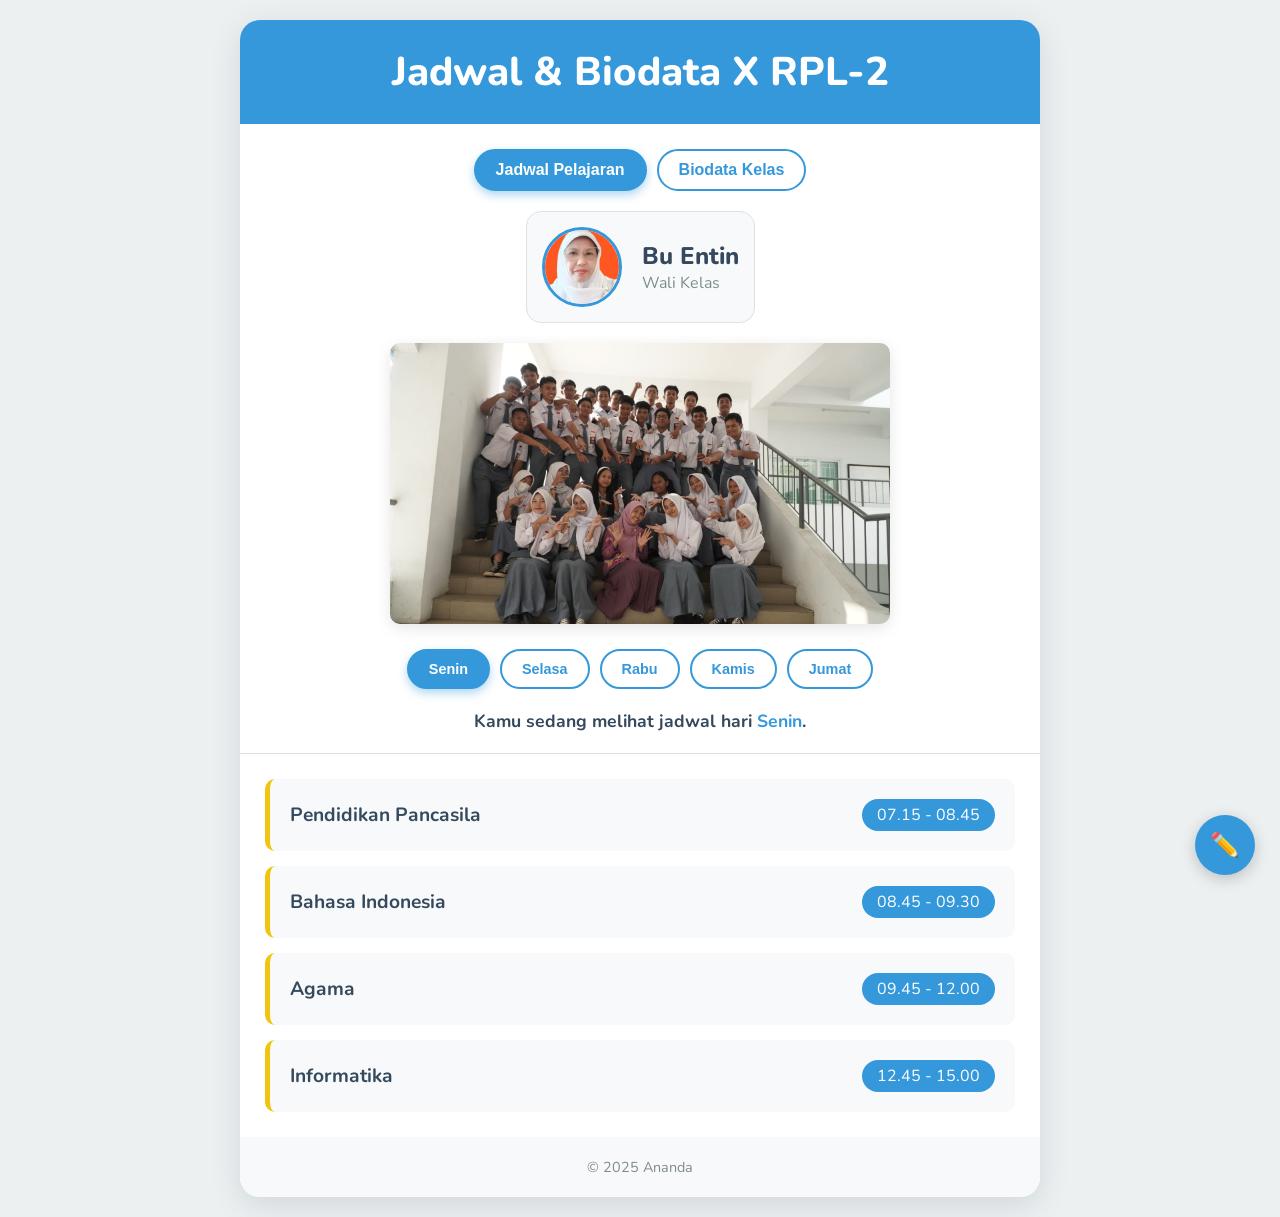
==== index.html @ 3c618c47 "Update index.html" ====
<!DOCTYPE html>
<html lang="id">
<head>
    <meta charset="UTF-8">
    <meta name="viewport" content="width=device-width, initial-scale=1.0">
    <title>Jadwal & Biodata Kelas X RPL-2</title>
    <style>
        @import url('https://fonts.googleapis.com/css2?family=Nunito:wght@400;600;700;800&display=swap');
        :root{--biru-cerah:#3498db;--kuning-cerah:#f1c40f;--merah-cerah:#e74c3c;--putih:#ffffff;--hitam:#2c3e50;--latar-belakang:#ecf0f1;--teks:#34495e;--teks-abu:#7f8c8d;--transisi-cepat:all .3s cubic-bezier(.25,.8,.25,1)}
        *{margin:0;padding:0;box-sizing:border-box}
        body{font-family:'Nunito',sans-serif;background-color:var(--latar-belakang);color:var(--teks)}
        .container-wrapper{display:flex;justify-content:center;align-items:flex-start;min-height:100vh;padding:20px}
        .schedule-container{width:100%;max-width:800px;background-color:var(--putih);border-radius:20px;box-shadow:0 8px 30px rgba(52,73,94,.15);overflow:hidden}
        header{background-color:var(--biru-cerah);padding:25px;text-align:center}
        header h1{font-size:2.5rem;color:var(--putih);font-weight:800}
        .controls{padding:20px;border-bottom:1px solid #e0e0e0}
        .view-filter{display:flex;justify-content:center;flex-wrap:wrap;margin-bottom:15px}
        .view-btn{background-color:var(--putih);border:2px solid var(--biru-cerah);color:var(--biru-cerah);padding:10px 20px;margin:5px;border-radius:50px;cursor:pointer;font-size:1rem;font-weight:700;transition:var(--transisi-cepat)}
        .view-btn:hover{background-color:var(--kuning-cerah);color:var(--teks);border-color:var(--kuning-cerah)}
        .view-btn.active{background-color:var(--biru-cerah);color:var(--putih);box-shadow:0 4px 10px rgba(52,152,219,.4)}
        #jadwal-controls{display:block}
        .class-info-container{display:flex;flex-direction:column;align-items:center;gap:20px;margin-bottom:20px;opacity:0;animation:slideDownFadeIn .8s ease-out .3s forwards}
        .wali-kelas-card{display:flex;align-items:center;gap:20px;background-color:#f8f9fa;padding:15px;border-radius:15px;border:1px solid #e0e0e0}
        .wali-kelas-card img{width:80px;height:80px;border-radius:50%;border:3px solid var(--biru-cerah);object-fit:cover}
        .wali-kelas-details .wali-kelas-name{font-size:1.5rem;font-weight:800;color:var(--teks)}
        .wali-kelas-details .wali-kelas-title{font-size:1rem;color:var(--teks-abu)}
        .class-photo{width:100%;max-width:500px;border-radius:10px;box-shadow:0 4px 15px rgba(0,0,0,.1)}
        .day-filter{display:flex;justify-content:center;flex-wrap:wrap}
        .day-btn{background-color:var(--putih);border:2px solid var(--biru-cerah);color:var(--biru-cerah);padding:10px 20px;margin:5px;border-radius:50px;cursor:pointer;font-size:.9rem;font-weight:700;transition:var(--transisi-cepat)}
        .day-btn:hover{background-color:var(--kuning-cerah);color:var(--teks);border-color:var(--kuning-cerah);transform:translateY(-3px)}
        .day-btn.active{background-color:var(--biru-cerah);color:var(--putih);box-shadow:0 4px 10px rgba(52,152,219,.4)}
        .info-display{text-align:center;padding-top:15px;font-size:1.1rem;color:var(--teks);font-weight:700}
        .info-display strong{color:var(--biru-cerah)}
        .page-content{display:none;animation:slideUp .5s ease-out}
        .page-content.active{display:block}
        .schedule-day{padding:25px;display:none;grid-template-columns:1fr;gap:15px}
        .schedule-day.active{display:grid}
        .subject-card{background-color:#f8f9fa;padding:20px;border-radius:10px;border-left:5px solid var(--kuning-cerah);will-change:transform;display:grid;grid-template-rows:auto 0fr;transition:grid-template-rows .4s ease-out}
        .subject-card.active{grid-template-rows:auto 1fr}
        .subject-details{cursor:pointer;display:flex;justify-content:space-between;align-items:center;flex-wrap:wrap;gap:10px}
        .subject-details .subject-name{font-size:1.2rem;font-weight:700}
        .subject-details .subject-time{font-size:1rem;background-color:var(--biru-cerah);padding:5px 15px;border-radius:20px;color:var(--putih);flex-shrink:0}
        .card-extra-content{overflow:hidden;opacity:0;transition:opacity .3s ease-out .1s}
        .subject-card.active .card-extra-content{opacity:1;padding-top:15px}
        .teacher-info{display:flex;align-items:center;gap:15px;padding-bottom:15px;border-bottom:1px solid #e0e0e0}
        .teacher-info img{width:50px;height:50px;border-radius:50%;object-fit:cover}
        .teacher-info .teacher-name{font-size:1.1rem;font-weight:700}
        .subject-task-area{margin-top:15px;background-color:#fdfdfd;border-radius:8px;padding:15px}
        .subject-task-area h3{margin-bottom:15px;font-size:1.2rem;text-align:center}
        .task-list-inner{list-style:none;padding:0}
        .task-item-inner{background-color:#fff;padding:12px;border-radius:8px;margin-bottom:10px;border:1px solid #eee;overflow:hidden}
        .task-header{display:flex;justify-content:space-between;align-items:center;cursor:pointer}
        .task-title{font-weight:600;color:var(--biru-cerah);flex-grow:1}
        .task-duedate{font-size:.8rem;font-weight:600;color:var(--teks-abu);margin-top:4px}
        .task-description{max-height:0;overflow:hidden;opacity:0;transition:all .4s ease-in-out;font-size:.9rem;color:var(--teks-abu);padding-left:5px;border-left:3px solid var(--latar-belakang);margin-left:2px}
        .task-item-inner.expanded .task-description{max-height:100px;opacity:1;margin-top:8px;padding-top:8px;border-top:1px dashed #eee}
        #biodata{padding:25px}
        #biodata h2{text-align:center;font-size:2rem;color:var(--biru-cerah);margin-bottom:20px}
        .vision-mission{background-color:#f8f9fa;border-left:5px solid var(--biru-cerah);padding:20px;border-radius:10px;margin-bottom:30px}
        .vision-mission h3{font-size:1.5rem;margin-bottom:10px}
        .vision-mission p{font-size:1rem;line-height:1.6;color:var(--teks-abu)}
        .student-list{list-style:none;padding:0}
        .student-item{background-color:#f8f9fa;border-radius:10px;margin-bottom:10px;display:grid;grid-template-rows:auto 0fr;transition:grid-template-rows .4s ease-out}
        .student-item.active{grid-template-rows:auto 1fr}
        .student-header{display:flex;justify-content:space-between;align-items:center;padding:15px 20px;cursor:pointer;font-weight:600}
        .student-gender{font-size:.9rem;font-weight:700;padding:4px 8px;border-radius:5px;color:var(--putih)}
        .gender-l{background-color:var(--biru-cerah)}
        .gender-p{background-color:var(--merah-cerah)}
        .student-details-content{overflow:hidden;opacity:0;transition:opacity .3s ease-out .1s,padding .4s ease-out;padding:0 20px}
        .student-item.active .student-details-content{opacity:1;padding:15px 20px;border-top:1px solid #eee}
        .student-info{display:grid;grid-template-columns:100px 1fr;gap:20px;align-items:center;margin-bottom:15px}
        .student-info img{width:100px;height:100px;border-radius:50%;object-fit:cover}
        .student-contact p{margin:5px 0;font-size:.9rem}
        .student-contact strong{color:var(--teks)}
        .privacy-disclaimer{font-size:.8rem;color:var(--teks-abu);font-style:italic;margin-bottom:15px;text-align:center;background-color:var(--latar-belakang);padding:8px;border-radius:5px}
        .student-map iframe{width:100%;height:250px;border:0;border-radius:8px}
        #global-add-task-btn{position:fixed;bottom:25px;right:25px;width:60px;height:60px;background-color:var(--biru-cerah);color:var(--putih);border:3px solid transparent;border-radius:50%;font-size:1.5rem;display:flex;justify-content:center;align-items:center;cursor:pointer;box-shadow:0 4px 15px rgba(0,0,0,.2);z-index:1000;animation:rgb-glow 4s linear infinite}
        @keyframes rgb-glow{0%{border-color:var(--merah-cerah)}17%{border-color:var(--kuning-cerah)}34%{border-color:var(--putih)}51%{border-color:var(--biru-cerah)}68%{border-color:var(--hitam)}85%{border-color:var(--kuning-cerah)}100%{border-color:var(--merah-cerah)}}
        .modal{display:none;position:fixed;z-index:2000;left:0;top:0;width:100%;height:100%;overflow:auto;background-color:rgba(0,0,0,.5);animation:fadeIn .3s}
        .modal-content{background-color:#fefefe;margin:10% auto;padding:20px;border:1px solid #888;border-radius:10px;width:90%;max-width:500px;position:relative}
        .close-btn{color:#aaa;position:absolute;top:10px;right:20px;font-size:28px;font-weight:700;cursor:pointer}
        .modal-content h2{margin-bottom:20px;text-align:center}
        .modal-task-list-container{margin-top:25px;border-top:1px solid #eee;padding-top:15px}
        .modal-task-list-container h3{font-size:1.1rem;margin-bottom:10px;text-align:center;color:var(--teks-abu)}
        #modal-task-list{list-style:none;padding:0;max-height:200px;overflow-y:auto}
        .modal-task-item{background-color:#f9f9f9;padding:10px;border-radius:6px;margin-bottom:8px;border:1px solid #f0f0f0;display:flex;justify-content:space-between;align-items:center;gap:10px}
        .modal-task-item span{font-size:.9rem;flex-grow:1}
        .modal-delete-btn{background-color:var(--merah-cerah);color:var(--putih);border:none;padding:6px 10px;border-radius:5px;cursor:pointer;font-size:.8rem;font-weight:700;transition:background-color .2s}
        .modal-delete-btn:hover{background-color:#c0392b}
        .add-task-form{display:flex;flex-direction:column;gap:8px}
        .add-task-form input,.add-task-form select,.add-task-form textarea{width:100%;padding:10px 12px;border-radius:6px;border:1px solid #ccc;font-size:.9rem;font-family:'Nunito',sans-serif;transition:all .2s}
        .add-task-form textarea{min-height:50px;resize:vertical}
        .add-task-form input:focus,.add-task-form select:focus,.add-task-form textarea:focus{outline:none;border-color:var(--biru-cerah);box-shadow:0 0 0 3px rgba(52,152,219,.2)}
        .add-task-btn{background-color:var(--biru-cerah);color:var(--putih);border:none;padding:10px 15px;border-radius:6px;font-weight:700;font-size:1rem;cursor:pointer;transition:background-color .2s}
        .add-task-btn:hover{background-color:#2980b9}
        footer{text-align:center;padding:20px;font-size:.9rem;color:var(--teks-abu);background-color:#f8f9fa}
        @keyframes slideUp{from{opacity:0;transform:translateY(20px)}to{opacity:1;transform:translateY(0)}}
        @keyframes slideDownFadeIn{from{opacity:0;transform:translateY(-30px)}to{opacity:1;transform:translateY(0)}}
        @keyframes fadeIn{from{opacity:0}to{opacity:1}}
    </style>
</head>
<body>
    <div class="container-wrapper">
        <div class="schedule-container">
            <header><h1>Jadwal & Biodata X RPL-2</h1></header>
            <div class="controls">
                <div class="view-filter">
                    <button class="view-btn active" data-view="jadwal">Jadwal Pelajaran</button>
                    <button class="view-btn" data-view="biodata">Biodata Kelas</button>
                </div>
                <div id="jadwal-controls">
                    <div class="class-info-container">
                        <div class="wali-kelas-card">
                            <img src="ibu entin.jpg" alt="Foto Wali Kelas Bu Entin">
                            <div class="wali-kelas-details">
                                <div class="wali-kelas-name">Bu Entin</div>
                                <div class="wali-kelas-title">Wali Kelas</div>
                            </div>
                        </div>
                        <img class="class-photo" src="sekelas.jpg" alt="Foto Kelas X RPL-2">
                    </div>
                    <div class="day-filter">
                        <button class="day-btn" data-day="senin">Senin</button>
                        <button class="day-btn" data-day="selasa">Selasa</button>
                        <button class="day-btn" data-day="rabu">Rabu</button>
                        <button class="day-btn" data-day="kamis">Kamis</button>
                        <button class="day-btn" data-day="jumat">Jumat</button>
                    </div>
                    <div class="info-display"></div>
                </div>
            </div>

            <main id="jadwal" class="page-content active">
                <div id="senin" class="schedule-day"></div>
                <div id="selasa" class="schedule-day"></div>
                <div id="rabu" class="schedule-day"></div>
                <div id="kamis" class="schedule-day"></div>
                <div id="jumat" class="schedule-day"></div>
            </main>

            <div id="biodata" class="page-content">
                <h2>Biodata Kelas X RPL-2</h2>
                <div class="vision-mission">
                    <h3>Visi</h3>
                    <p>Menjadi kelas yang unggul dalam prestasi, solid dalam kebersamaan, dan kreatif dalam berkarya, berlandaskan iman dan takwa.</p>
                    <br>
                    <h3>Misi</h3>
                    <p>1. Meningkatkan prestasi akademik dan non-akademik melalui belajar bersama.<br>
                       2. Membangun rasa kekeluargaan dan solidaritas yang tinggi antar siswa.<br>
                       3. Mengembangkan kreativitas siswa di bidang teknologi dan seni.</p>
                </div>
                <h3>Daftar Siswa</h3>
                <ol class="student-list"></ol>
            </div>
            
            <footer> © 2025 Ananda </footer>
        </div>
    </div>
    
    <button id="global-add-task-btn" title="Tambah/Hapus Tugas">✏️</button>
    <div id="task-modal" class="modal">
        <div class="modal-content">
            <span class="close-btn">×</span>
            <h2>Tambah/Hapus Tugas</h2>
            <form id="global-task-form" class="add-task-form">
                <input type="text" id="modal-task-title" placeholder="Judul Tugas..." required>
                <textarea id="modal-task-desc" placeholder="Deskripsi lengkap tugas..."></textarea>
                <select id="modal-task-day" required><option value="" disabled selected>Pilih Hari...</option><option value="senin">Senin</option><option value="selasa">Selasa</option><option value="rabu">Rabu</option><option value="kamis">Kamis</option><option value="jumat">Jumat</option></select>
                <select id="modal-task-subject" required><option value="" disabled selected>Pilih Mata Pelajaran...</option></select>
                <input type="date" id="modal-task-duedate" required>
                <button type="submit" class="add-task-btn">Simpan Tugas Baru</button>
            </form>
            <div class="modal-task-list-container">
                <h3>Hapus Tugas yang Sudah Selesai</h3>
                <ul id="modal-task-list"></ul>
            </div>
        </div>
    </div>

    <script>
    document.addEventListener('DOMContentLoaded', () => {
        
        const studentData = [
            { name: "ALVARO DANIEST FERSON SITANGGANG", gender: "L", phone: "0812-XXXX-1001", address: "Jl. Cendrawasih No. 1", dob: "10 Januari 2008", hobby: "Bermain Futsal", ambition: "Software Engineer", motto: "Lakukan yang terbaik!", photo: "https://placehold.co/150x150/3498db/ffffff?text=AD", mapUrl: "https://maps.google.com/maps?q=Jalan%20Cendrawasih%201%20Jakarta&t=&z=13&ie=UTF8&iwloc=&output=embed" },
            { name: "ANANDA RACHMATU OKTASURYA", gender: "L", phone: "0812-XXXX-1002", address: "Jl. Merpati No. 2", dob: "15 Februari 2008", hobby: "Membaca Komik", ambition: "Web Developer", motto: "Terus belajar.", photo: "https://placehold.co/150x150/e74c3c/ffffff?text=AR", mapUrl: "https://maps.google.com/maps?q=Jalan%20Merpati%202%20Jakarta&t=&z=13&ie=UTF8&iwloc=&output=embed" },
            { name: "ANISA NABIL ALWAN", gender: "P", phone: "085810778328", address: "Jl.Hias No 42 Rt 01 Rw 01 kecamatan makasar pinang ranti", dob: "22 Oktober 2009", hobby: "Berolahraga", ambition: "UI/UX Designer", motto: "Design is not just what it looks like, but how it works.", photo: "nisa.jpg", mapUrl: "https://maps.google.com/maps?q=Jalan%20Garuda%204%20Jakarta&t=&z=13&ie=UTF8&iwloc=&output=embed" },
            { name: "BILLY AZKA BADRIKA", gender: "L", phone: "0812-XXXX-1005", address: "Jl. Rajawali No. 5", dob: "10 Mei 2008", hobby: "Menggambar", ambition: "Illustrator", motto: "Kreativitas tanpa batas.", photo: "https://placehold.co/150x150/f1c40f/34495e?text=BA", mapUrl: "https://maps.google.com/maps?q=Jalan%20Rajawali%205%20Jakarta&t=&z=13&ie=UTF8&iwloc=&output=embed" },
            { name: "BRYAN JONATHAN SAMOSIR", gender: "L", phone: "0813-XXXX-1006", address: "Jl. Kenari No. 6", dob: "1 Juni 2008", hobby: "Menyanyi", ambition: "Penyanyi", motto: "Suara adalah anugerah.", photo: "https://placehold.co/150x150/1abc9c/ffffff?text=BJ", mapUrl: "https://maps.google.com/maps?q=Jalan%20Kenari%206%20Jakarta&t=&z=13&ie=UTF8&iwloc=&output=embed" },
            { name: "DANIEL DAVIANO MARI DOLLU", gender: "L", phone: "0812-XXXX-1007", address: "Jl. Nuri No. 7", dob: "7 Juli 2008", hobby: "Basket", ambition: "Atlet", motto: "Kerja keras mengalahkan bakat.", photo: "https://placehold.co/150x150/e67e22/ffffff?text=DD", mapUrl: "https://maps.google.com/maps?q=Jalan%20Nuri%207%20Jakarta&t=&z=13&ie=UTF8&iwloc=&output=embed" },
            { name: "DAVINO REUVEN SETIAWAN", gender: "L", phone: "0812-XXXX-1008", address: "Jl. Pipit No. 8", dob: "18 Agustus 2008", hobby: "Fotografi", ambition: "Fotografer", motto: "Abadikan momen.", photo: "https://placehold.co/150x150/34495e/ffffff?text=DR", mapUrl: "https://maps.google.com/maps?q=Jalan%20Pipit%208%20Jakarta&t=&z=13&ie=UTF8&iwloc=&output=embed" },
            { name: "EGLANTIN LEGI PANGESTU", gender: "L", phone: "0813-XXXX-1009", address: "Jl. Pelikan No. 9", dob: "25 September 2008", hobby: "Melukis", ambition: "Seniman", motto: "Hidup penuh warna.", photo: "https://placehold.co/150x150/c0392b/ffffff?text=EL", mapUrl: "https://maps.google.com/maps?q=Jalan%20Pelikan%209%20Jakarta&t=&z=13&ie=UTF8&iwloc=&output=embed" },
            { name: "FAIZ AZZAM ZAKARIA", gender: "L", phone: "0812-XXXX-1010", address: "Jl. Cendana No. 10", dob: "30 Oktober 2008", hobby: "Coding", ambition: "AI Specialist", motto: "Logic is beautiful.", photo: "https://placehold.co/150x150/8e44ad/ffffff?text=FA", mapUrl: "https://maps.google.com/maps?q=Jalan%20Cendana%2010%20Jakarta&t=&z=13&ie=UTF8&iwloc=&output=embed" },
            { name: "FARRAS ABIL", gender: "L", phone: "0812-XXXX-1011", address: "Jl. Mahoni No. 11", dob: "11 November 2008", hobby: "Badminton", ambition: "Pengusaha", motto: "Muda berkarya.", photo: "https://placehold.co/150x150/27ae60/ffffff?text=FN", mapUrl: "https://maps.google.com/maps?q=Jalan%20Mahoni%2011%20Jakarta&t=&z=13&ie=UTF8&iwloc=&output=embed" },
            { name: "FIKRI HAIKAL", gender: "L", phone: "0812-XXXX-1012", address: "Jl. Jati No. 12", dob: "12 Desember 2008", hobby: "Sepak Bola", ambition: "Pemain Bola", motto: "Gocekan maut.", photo: "https://placehold.co/150x150/2980b9/ffffff?text=FH", mapUrl: "https://maps.google.com/maps?q=Jalan%20Jati%2012%20Jakarta&t=&z=13&ie=UTF8&iwloc=&output=embed" },
            { name: "FRENLY OBAMA", gender: "L", phone: "0812-XXXX-1013", address: "Jl. Akasia No. 13", dob: "13 Januari 2009", hobby: "Mendengarkan Musik", ambition: "Produser Musik", motto: "Musik adalah hidup.", photo: "https://placehold.co/150x150/d35400/ffffff?text=FO", mapUrl: "https://maps.google.com/maps?q=Jalan%20Akasia%2013%20Jakarta&t=&z=13&ie=UTF8&iwloc=&output=embed" },
            { name: "GENDIS SAFFANAH TRIDIYANTI", gender: "P", phone: "085810676119", address: "Jl. Letjend soetoyo rt 07 rw 11", dob: "30 Maaret 2010", hobby: "Memasak, Scroll tiktok", ambition: "Psikolog", motto: "Jika orang lain bisa maka saya juga pasti bisa.", photo: "gendis.jpg", mapUrl: "https://maps.google.com/maps?q=Jalan%20Anggrek%2014%20Jakarta&t=&z=13&ie=UTF8&iwloc=&output=embed" },
            { name: "IKHSAN JUNIO SANJAYA", gender: "L", phone: "0812-XXXX-1015", address: "Jl. Mawar No. 15", dob: "15 Maret 2009", hobby: "Berenang", ambition: "Arsitek", motto: "Membangun masa depan.", photo: "https://placehold.co/150x150/16a085/ffffff?text=IJ", mapUrl: "https://maps.google.com/maps?q=Jalan%20Mawar%2015%20Jakarta&t=&z=13&ie=UTF8&iwloc=&output=embed" },
            { name: "JIHAN ROSMA TANJUNG", gender: "P", phone: "0812-XXXX-1016", address: "Jl. Melati No. 16", dob: "16 April 2009", hobby: "Naik Gunung", ambition: "Ahli Geologi", motto: "Jelajahi dunia.", photo: "https://placehold.co/150x150/f39c12/ffffff?text=IR", mapUrl: "https://maps.google.com/maps?q=Jalan%20Melati%2016%20Jakarta&t=&z=13&ie=UTF8&iwloc=&output=embed" },
            { name: "KAREN AURELIA BALAPADANG", gender: "P", phone: "08813923241", address: "Pulogebang indah blok j3 No 14 RT 003 Rw 011 Kecamatan cakung Kota Jakarta timur", dob: "31 Maret 2009", hobby: "Menyanyi", ambition: "Dokter Forensik", motto: "Bukan karena kuatku, tapi karena kasih-nya.", photo: "https://placehold.co/150x150/c0392b/ffffff?text=KA", mapUrl: "https://maps.google.com/maps?q=Jalan%20Tulip%2017%20Jakarta&t=&z=13&ie=UTF8&iwloc=&output=embed" },
            { name: "LAKSAMANA KENZIE FAEΥΖΑ ANDABA", gender: "L", phone: "0882-1442-4127", address: "Jl. H. Juhaman No. 176", dob: "29 April 2010", hobby: "Sport, Photograpy", ambition: "Diplomat", motto: "Kenapa senja itu menyenangkan, kadang ia merah merekah bahagia, kadang ia hitam gelap berduka. Tapi, langit selalu menerima senja apa adanya.", photo: "kenzie.jpg", mapUrl: "https://maps.google.com/maps?q=Jalan%20Dahlia%2018%20Jakarta&t=&z=13&ie=UTF8&iwloc=&output=embed" },
            { name: "MARVEL ARDANA SAPUTRA DIKA", gender: "L", phone: "0812-XXXX-1019", address: "Jl. Kamboja No. 19", dob: "19 Juli 2009", hobby: "Merakit PC", ambition: "IT Consultant", motto: "Hardware is my passion.", photo: "https://placehold.co/150x150/2980b9/ffffff?text=MA", mapUrl: "https://maps.google.com/maps?q=Jalan%20Kamboja%2019%20Jakarta&t=&z=13&ie=UTF8&iwloc=&output=embed" },
            { name: "MOHAMMAD RAIS FURQON", gender: "L", phone: "0812-XXXX-1020", address: "Jl. Flamboyan No. 20", dob: "20 Agustus 2009", hobby: "Catur", ambition: "Programmer", motto: "Selalu berpikir 3 langkah ke depan.", photo: "https://placehold.co/150x150/2c3e50/ffffff?text=MR", mapUrl: "https://maps.google.com/maps?q=Jalan%20Flamboyan%2020%20Jakarta&t=&z=13&ie=UTF8&iwloc=&output=embed" },
            { name: "MOSES KEVIN SAMUEL SIREGAR", gender: "L", phone: "0812-XXXX-1021", address: "Jl. Bougenville No. 21", dob: "21 September 2009", hobby: "Main Gitar", ambition: "Musisi", motto: "Hidup itu rock and roll.", photo: "https://placehold.co/150x150/d35400/ffffff?text=MK", mapUrl: "https://maps.google.com/maps?q=Jalan%20Bougenville%2021%20Jakarta&t=&z=13&ie=UTF8&iwloc=&output=embed" },
            { name: "MUHAMAD HAFIDZ ALPARIZKI", gender: "L", phone: "0812-XXXX-1022", address: "Jl. Soka No. 22", dob: "22 Oktober 2009", hobby: "Data Science", ambition: "Data Scientist", motto: "Data is the new oil.", photo: "https://placehold.co/150x150/3498db/ffffff?text=MH", mapUrl: "https://maps.google.com/maps?q=Jalan%20Soka%2022%20Jakarta&t=&z=13&ie=UTF8&iwloc=&output=embed" },
            { name: "MUHAMMAD ZAQRI FARISKI", gender: "L", phone: "0812-XXXX-1023", address: "Jl. Asoka No. 23", dob: "23 November 2009", hobby: "Animasi", ambition: "Animator 3D", motto: "Menghidupkan imajinasi.", photo: "https://placehold.co/150x150/e74c3c/ffffff?text=MZ", mapUrl: "https://maps.google.com/maps?q=Jalan%20Asoka%2023%20Jakarta&t=&z=13&ie=UTF8&iwloc=&output=embed" },
            { name: "NAILA AURA SYIO", gender: "P", phone: "085695837559", address: "Gg. Kamad. No 6 Rt 004 Rw 003 Kel. Lubang Buaya, Kec. Cipayung", dob: "15 November 2009", hobby: "Mendengarkan Lagu", ambition: "PNS", motto: "feminim amidst adversity.", photo: "naila.jpg", mapUrl: "https://maps.google.com/maps?q=Jalan%20Kencana%2024%20Jakarta&t=&z=13&ie=UTF8&iwloc=&output=embed" },
            { name: "NAOMI SHIZU PUTRI BAFI", gender: "P", phone: "082124283483", address: "Jl. Waru rt 09 rw 03", dob: "21 Oktober 2009", hobby: "Masak, hiking, tracking, gambar", ambition: "Orang sukses", motto: "Berfikir poitif dan percayalah kamu pasti bisa melewati semuanya.", photo: "naomi.jpg", mapUrl: "https://maps.google.com/maps?q=Jalan%20Cempaka%2025%20Jakarta&t=&z=13&ie=UTF8&iwloc=&output=embed" },
            { name: "OKTA SUGI PERWIRA", gender: "L", phone: "0813-XXXX-1026", address: "Jl. Edelweis No. 26", dob: "26 Februari 2010", hobby: "Volley", ambition: "Dokter", motto: "Membantu sesama.", photo: "https://placehold.co/150x150/f1c40f/34495e?text=OS", mapUrl: "https://maps.google.com/maps?q=Jalan%20Edelweis%2026%20Jakarta&t=&z=13&ie=UTF8&iwloc=&output=embed" },
            { name: "QIARA ZHAFIRA PUTRI", gender: "P", phone: "085719861323", address: "Jl. Dukuh V, Rt 008/Rw 04 Kelurahan dukuh, kecamatan kramat jati, jakarta timur.", dob: "20 febuari 2010", hobby: "Mendengarkan Musik", ambition: "Ahli cyber security untuk melindungi data dan sistem", motto: "Aku percys, jadi kuat tak harus keras. Cukup jadi tenang, tangguh, dan tetap ceria.", photo: "qiara.jpg", mapUrl: "https://maps.google.com/maps?q=Jalan%20Wijaya%20Kusuma%2027%20Jakarta&t=&z=13&ie=UTF8&iwloc=&output=embed" },
            { name: "RAFAEL GERRAD RIZQULLAH", gender: "L", phone: "0856-0018-5203", address: "Jl. Kramat 3", dob: "04 Oktober 2009", hobby: "Nonton Film, Nyanyi", ambition: "Psikolog, Produser  Film, Jurnalis.", motto: "It always seems impossible until it's done - Nelson Mandela.", photo: "https://placehold.co/150x150/e67e22/ffffff?text=RG", mapUrl: "https://maps.google.com/maps?q=Jalan%20Pattimura%2028%20Jakarta&t=&z=13&ie=UTF8&iwloc=&output=embed" },
            { name: "RAIHAN DWI SAPUTRA", gender: "L", phone: "0812-XXXX-1029", address: "Jl. Diponegoro No. 29", dob: "29 Mei 2010", hobby: "Belajar Bahasa Baru", ambition: "Diplomat", motto: "Dunia dalam genggaman.", photo: "https://placehold.co/150x150/34495e/ffffff?text=RD", mapUrl: "https://maps.google.com/maps?q=Jalan%20Diponegoro%2029%20Jakarta&t=&z=13&ie=UTF8&iwloc=&output=embed" },
            { name: "RAYHANY MAULIDYA DZUHRİ", gender: "P", phone: "0813-XXXX-1030", address: "Jl. Sudirman No. 30", dob: "30 Juni 2010", hobby: "Traveling", ambition: "Pilot", motto: "Langit adalah rumahku.", photo: "https://placehold.co/150x150/c0392b/ffffff?text=RM", mapUrl: "https://maps.google.com/maps?q=Jalan%20Sudirman%2030%20Jakarta&t=&z=13&ie=UTF8&iwloc=&output=embed" },
            { name: "REYZA ARKA SURYATAMA", gender: "L", phone: "0812-XXXX-1031", address: "Jl. Thamrin No. 31", dob: "31 Juli 2010", hobby: "Fisika", ambition: "Ilmuwan", motto: "Mengungkap rahasia alam semesta.", photo: "https://placehold.co/150x150/8e44ad/ffffff?text=RA", mapUrl: "https://maps.google.com/maps?q=Jalan%20Thamrin%2031%20Jakarta&t=&z=13&ie=UTF8&iwloc=&output=embed" },
            { name: "RIZKY PUTRA PRASETYO", gender: "L", phone: "085781381224", address: "Komplek DEPPEN HBTB, Jln Lentera 1 No 1, sukatani, depok, jawa barat", dob: "9 Oktober 2009", hobby: "Workout", ambition: "Software Enginner", motto: "一天或第一天.", photo: "https://placehold.co/150x150/27ae60/ffffff?text=RP", mapUrl: "https://maps.google.com/maps?q=Jalan%20Gatot%20Subroto%2032%20Jakarta&t=&z=13&ie=UTF8&iwloc=&output=embed" },
            { name: "SAMUEL PRATAMA AVYUS DJUMARTO", gender: "L", phone: "0812-XXXX-1033", address: "Jl. S. Parman No. 33", dob: "2 September 2010", hobby: "Robotik", ambition: "Robotic Engineer", motto: "Masa depan adalah otomatisasi.", photo: "https://placehold.co/150x150/2980b9/ffffff?text=SP", mapUrl: "https://maps.google.com/maps?q=Jalan%20S.%20Parman%2033%20Jakarta&t=&z=13&ie=UTF8&iwloc=&output=embed" },
            { name: "SHIFA ARMELIA", gender: "P", phone: "088213204470", address: "Jl.Kelapa gading 1 Rt 04 Rw 01, Kramat jati, jakarta timur", dob: "25 Desember 2010", hobby: "Memasak", ambition: "Dokter", motto: "jangan takut gagal, itu adalah bagian dari kesuksesan.", photo: "https://placehold.co/150x150/d35400/ffffff?text=SA", mapUrl: "https://maps.google.com/maps?q=Jalan%20A.%20Yani%2034%20Jakarta&t=&z=13&ie=UTF8&iwloc=&output=embed" },
            { name: "TIARA NOVALIA", gender: "P", phone: "088299909609", address: "Jl.Mayjen Sutoyo ", dob: "11 November 2009", hobby: "Nari", ambition: "Dokter", motto: ".", photo: "https://placehold.co/150x150/7f8c8d/ffffff?text=TN", mapUrl: "https://maps.google.com/maps?q=Jalan%20M.T.%20Haryono%2035%20Jakarta&t=&z=13&ie=UTF8&iwloc=&output=embed" },
            { name: "ZIANKA GADING PUTRA ISNAINI", gender: "L", phone: "0812-XXXX-1036", address: "Jl. D.I. Panjaitan No. 36", dob: "5 Desember 2010", hobby: "Sejarah", ambition: "Arkeolog", motto: "Belajar dari masa lalu.", photo: "https://placehold.co/150x150/16a085/ffffff?text=ZG", mapUrl: "https://maps.google.com/maps?q=Jalan%20D.I.%20Panjaitan%2036%20Jakarta&t=&z=13&ie=UTF8&iwloc=&output=embed" }
        ];
        const teachersData = { 'Fajri':{name:'Bu Fajri',img:'https://placehold.co/100x100/3498db/ffffff?text=F'},'Fify':{name:'Bu Fify',img:'https://placehold.co/100x100/f1c40f/34495e?text=F'},'Ceceh':{name:'Pak Ceceh',img:'https://placehold.co/100x100/e74c3c/ffffff?text=C'},'Elvi':{name:'Bu Elvi',img:'https://placehold.co/100x100/2ecc71/ffffff?text=E'},'Kurnia':{name:'Bu Kurnia',img:'https://placehold.co/100x100/9b59b6/ffffff?text=K'},'Linda':{name:'Bu Linda',img:'https://placehold.co/100x100/e67e22/ffffff?text=L'},'Entin':{name:'Bu Entin',img:'ibu entin.jpg'},'Batalyon':{name:'Pak Sugeng',img:'https://placehold.co/100x100/c0392b/ffffff?text=S'},'Krisna':{name:'Bpk. Krisna',img:'https://placehold.co/100x100/34495e?text=K'}};
        const greetings = { senin:"Yuk bisa yuk, baru hari pertama! 💪",selasa:"Seruu, nanti olahraga! ⚽",rabu:"Semoga ga pramuka... 🤞",kamis:"Aduh, pelajaran susah semua! 🤯",jumat:"Sama kaya Kamis, bedanya BESOK LIBUR! 🎉"};
        const scheduleData = {
            senin: [ { teacher: "Kurnia", subject: "Pendidikan Pancasila", time: "07.15 - 08.45" }, { teacher: "Fajri", subject: "Bahasa Indonesia", time: "08.45 - 09.30" }, { teacher: "Ceceh", subject: "Agama", time: "09.45 - 12.00" }, { teacher: "Batalyon", subject: "Informatika", time: "12.45 - 15.00" } ],
            selasa: [ { teacher: "Fajri", subject: "Bahasa Indonesia", time: "06.30 - 08.45" }, { teacher: "Batalyon", subject: "Informatika", time: "08.45 - 09.30" }, { subject: "PJOK", time: "09.45 - 12.00" }, { subject: "BK", time: "12.45 - 13.30" }, { teacher: "Kurnia", subject: "Bahasa Inggris", time: "13.30 - 15.00" } ],
            rabu: [ { teacher: "Krisna", subject: "Dasar-Dasar keahlian 1", time: "06.30 - 09.30" }, { teacher: "Fify", subject: "IPAS", time: "09.45 - 12.00" }, { teacher: "Entin", subject: "Dasar-Dasar keahlian 2", time: "12.45 - 15.00" } ],
            kamis: [ { teacher: "Linda", subject: "Seni Budaya", time: "06.30 - 08.00" }, { teacher: "Kurnia", subject: "Bahasa Inggris", time: "08.00 - 09.30" }, { teacher: "Elvi", subject: "Matematika", time: "09.45 - 11.15" }, { teacher: "Entin", subject: "Dasar-Dasar keahlian 2", time: "11.15 - 12.00" }, { teacher: "Entin", subject: "Dasar-Dasar keahlian 2", time: "12.45 - 15.00" } ],
            jumat: [ { teacher: "Fify", subject: "IPAS", time: "07.30 - 09.45" }, { teacher: "Fify", subject: "Sejarah", time: "10.00 - 11.30" }, { teacher: "Elvi", subject: "Matematika", time: "12.45 - 14.15" } ],
        };
        let allSubjectTasks = JSON.parse(localStorage.getItem('subjectTasks')) || {};
        
        const viewButtons = document.querySelectorAll('.view-btn');
        const allPages = document.querySelectorAll('.page-content');
        const studentListContainer = document.querySelector('.student-list');
        const jadwalContainer = document.getElementById('jadwal');
        const jadwalControls = document.getElementById('jadwal-controls');
        const dayButtons = document.querySelectorAll('.day-btn');
        const infoDisplay = document.querySelector('.info-display');
        const modal = document.getElementById('task-modal');
        const globalAddTaskBtn = document.getElementById('global-add-task-btn');
        const closeModalBtn = document.querySelector('.modal .close-btn');
        const globalTaskForm = document.getElementById('global-task-form');
        const modalTaskList = document.getElementById('modal-task-list');

        const saveTasks = () => localStorage.setItem('subjectTasks', JSON.stringify(allSubjectTasks));
        
        function migrateOldTasks() {
            let dataWasChanged = false;
            Object.keys(allSubjectTasks).forEach(key => {
                if (Array.isArray(allSubjectTasks[key]) && allSubjectTasks[key].length > 0 && typeof allSubjectTasks[key][0] === 'string') {
                    dataWasChanged = true;
                    allSubjectTasks[key] = allSubjectTasks[key].map(taskTitle => ({ title: taskTitle, description: '', dueDate: '' }));
                }
                allSubjectTasks[key].forEach(task => {
                    if (task.dueDate === undefined) {
                        dataWasChanged = true;
                        task.dueDate = '';
                    }
                });
            });
            if (dataWasChanged) saveTasks();
        }

        function switchView(viewId) {
            allPages.forEach(page => page.classList.remove('active'));
            document.getElementById(viewId)?.classList.add('active');
            viewButtons.forEach(btn => btn.classList.toggle('active', btn.dataset.view === viewId));
            
            const isJadwal = viewId === 'jadwal';
            jadwalControls.style.display = isJadwal ? 'block' : 'none';
            globalAddTaskBtn.style.display = isJadwal ? 'flex' : 'none';
            if (isJadwal) {
                const activeDayButton = document.querySelector('.day-btn.active');
                updateDayView(activeDayButton ? activeDayButton.dataset.day : 'senin');
            }
        }

        function updateDayView(day) {
            dayButtons.forEach(btn => btn.classList.toggle('active', btn.dataset.day === day));
            document.querySelectorAll('.schedule-day').forEach(d => d.classList.remove('active'));
            const dayEl = document.getElementById(day);
            if (dayEl) {
                dayEl.classList.add('active');
                infoDisplay.innerHTML = `Kamu sedang melihat jadwal hari <strong>${day.charAt(0).toUpperCase() + day.slice(1)}</strong>.`;
            }
        }
        
        function renderTasksForSubject(card) {
            const taskKey = card.dataset.taskKey;
            const taskListUl = card.querySelector('.task-list-inner');
            if (!taskListUl) return;
            taskListUl.innerHTML = '';
            const tasks = allSubjectTasks[taskKey] || [];
            if (tasks.length === 0) {
                taskListUl.innerHTML = '<li class="task-item-inner" style="border:none; padding-left:0;"><i>Belum ada tugas.</i></li>';
                return;
            }
            tasks.forEach((task) => {
                const li = document.createElement('li');
                li.className = 'task-item-inner';
                const dueDateHTML = task.dueDate ? `<div class="task-duedate">Kumpul: ${new Date(task.dueDate+'T00:00:00').toLocaleDateString('id-ID', { weekday: 'long', year: 'numeric', month: 'long', day: 'numeric' })}</div>` : '';
                li.innerHTML = `<div class="task-header"><span class="task-title">${task.title}</span></div><div class="task-description">${task.description || '<i>Tidak ada deskripsi.</i>'}</div>${dueDateHTML}`;
                taskListUl.appendChild(li);
            });
        }

        function renderModalTaskList() {
            modalTaskList.innerHTML = '';
            const allTasksFlat = Object.entries(allSubjectTasks).flatMap(([taskKey, tasks]) => 
                tasks.map((task, index) => ({ ...task, taskKey, index }))
            );
            if (allTasksFlat.length === 0) {
                modalTaskList.innerHTML = '<li><i>Tidak ada tugas yang terdaftar.</i></li>';
                return;
            }
            allTasksFlat.forEach(taskData => {
                const [day, ...subjectParts] = taskData.taskKey.split('-');
                const subject = subjectParts.join(' ');
                const li = document.createElement('li');
                li.className = 'modal-task-item';
                li.innerHTML = `<span><b>${taskData.title}</b> (${subject}, ${day})</span>`;
                const deleteBtn = document.createElement('button');
                deleteBtn.className = 'modal-delete-btn';
                deleteBtn.textContent = '🗑️ Hapus';
                deleteBtn.dataset.taskKey = taskData.taskKey;
                deleteBtn.dataset.index = taskData.index;
                li.appendChild(deleteBtn);
                modalTaskList.appendChild(li);
            });
        }
        
        
        migrateOldTasks();
        
        Object.keys(scheduleData).forEach(day => {
            const dayDiv = document.getElementById(day);
            scheduleData[day].forEach(item => {
                const card = document.createElement('div');
                card.className = 'subject-card';
                card.dataset.subject = item.subject;
                if(item.teacher) card.dataset.teacher = item.teacher;
                const taskKey = `${day}-${item.subject.replace(/\s+/g, '-')}`;
                card.dataset.taskKey = taskKey;
                card.innerHTML = `<div class="subject-details"><span class="subject-name">${item.subject}</span><span class="subject-time">${item.time}</span></div>`;
                const extraContent = document.createElement('div');
                extraContent.className = 'card-extra-content';
                if (item.teacher && teachersData[item.teacher]) {
                    extraContent.innerHTML += `<div class="teacher-info"><img src="${teachersData[item.teacher].img}" alt="Foto ${teachersData[item.teacher].name}"><span class="teacher-name">${teachersData[item.teacher].name}</span></div>`;
                }
                extraContent.innerHTML += `<div class="subject-task-area"><h3>Tugas Mapel</h3><ul class="task-list-inner"></ul></div>`;
                card.appendChild(extraContent);
                dayDiv.appendChild(card);
            });
        });

        studentData.forEach((student, index) => {
            const studentItem = document.createElement('li');
            studentItem.className = 'student-item';
            studentItem.innerHTML = `
                <div class="student-header">
                    <span>${index + 1}. ${student.name}</span>
                    <span class="student-gender gender-${student.gender.toLowerCase()}">${student.gender}</span>
                </div>
                <div class="student-details-content">
                    <p class="privacy-disclaimer"><b>Disclaimer:</b>DILARANG MENYALAHGUNAKAN DATA DIBAWAH INI!</p>
                    <div class="student-info">
                        <img src="${student.photo}" alt="Foto ${student.name}">
                        <div class="student-contact">
                            <p><strong>Tanggal Lahir:</strong> ${student.dob}</p>
                            <p><strong>Nomor HP:</strong> ${student.phone}</p>
                            <p><strong>Alamat:</strong> ${student.address}, Jakarta</p>
                            <p><strong>Hobi:</strong> ${student.hobby}</p>
                            <p><strong>Cita-cita:</strong> ${student.ambition}</p>
                            <p><strong>Motto:</strong> "${student.motto}"</p>
                        </div>
                    </div>
                    <div class="student-map"><iframe src="${student.mapUrl}" loading="lazy" referrerpolicy="no-referrer-when-downgrade"></iframe></div>
                </div>`;
            studentListContainer.appendChild(studentItem);
        });

        const allCards = document.querySelectorAll('.subject-card');
        const subjectSelect = document.getElementById('modal-task-subject');
        const uniqueSubjects = [...new Set([...allCards].map(card => card.dataset.subject))];
        uniqueSubjects.forEach(subject => { if (subject) { const option = document.createElement('option'); option.value = subject.replace(/\s+/g, '-'); option.textContent = subject; subjectSelect.appendChild(option); } });

        viewButtons.forEach(button => button.addEventListener('click', () => switchView(button.dataset.view)));
        dayButtons.forEach(button => button.addEventListener('click', () => { allCards.forEach(c => c.classList.remove('active')); updateDayView(button.dataset.day); }));
        studentListContainer.addEventListener('click', function(event) {
            const header = event.target.closest('.student-header');
            if (header) {
                const itemToToggle = header.parentElement;
                const wasActive = itemToToggle.classList.contains('active');
                studentListContainer.querySelectorAll('.student-item').forEach(item => item.classList.remove('active'));
                if (!wasActive) itemToToggle.classList.add('active');
            }
        });

        jadwalContainer.addEventListener('click', function(event) {
            const target = event.target;
            const detailsHeader = target.closest('.subject-details');
            const taskHeader = target.closest('.task-header');
            if (detailsHeader) {
                const cardToToggle = detailsHeader.closest('.subject-card');
                const wasActive = cardToToggle.classList.contains('active');
                allCards.forEach(c => c.classList.remove('active'));
                if (!wasActive) {
                    cardToToggle.classList.add('active');
                    renderTasksForSubject(cardToToggle);
                }
                return;
            }
            if (taskHeader) {
                taskHeader.closest('.task-item-inner').classList.toggle('expanded');
            }
        });
        
        globalAddTaskBtn.addEventListener('click', () => { modal.style.display = 'block'; renderModalTaskList(); });
        closeModalBtn.addEventListener('click', () => { modal.style.display = 'none'; });
        window.addEventListener('click', (event) => { if (event.target == modal) { modal.style.display = 'none'; } });

        modalTaskList.addEventListener('click', function(event) {
            if (event.target.classList.contains('modal-delete-btn')) {
                const btn = event.target;
                const taskKey = btn.dataset.taskKey;
                const index = parseInt(btn.dataset.index, 10);
                if (allSubjectTasks[taskKey]?.[index] !== undefined) {
                    allSubjectTasks[taskKey].splice(index, 1);
                    if (allSubjectTasks[taskKey].length === 0) delete allSubjectTasks[taskKey];
                    saveTasks();
                    renderModalTaskList();
                    const activeCard = document.querySelector(`.subject-card[data-task-key="${taskKey}"].active`);
                    if (activeCard) renderTasksForSubject(activeCard);
                }
            }
        });

        globalTaskForm.addEventListener('submit', function(event) {
            event.preventDefault();
            const title = document.getElementById('modal-task-title').value.trim();
            const description = document.getElementById('modal-task-desc').value.trim();
            const day = document.getElementById('modal-task-day').value;
            const subject = document.getElementById('modal-task-subject').value;
            const dueDate = document.getElementById('modal-task-duedate').value;
            const taskKey = `${day}-${subject}`;
            const newTask = { title, description, dueDate };
            if (!allSubjectTasks[taskKey]) allSubjectTasks[taskKey] = [];
            allSubjectTasks[taskKey].push(newTask);
            saveTasks();
            const activeCard = document.querySelector(`.subject-card[data-task-key="${taskKey}"]`);
            if (activeCard && activeCard.classList.contains('active')) {
                renderTasksForSubject(activeCard);
            }
            globalTaskForm.reset();
            modal.style.display = 'none';
            alert('Tugas berhasil ditambahkan!');
        });
        
        const dayIndex = new Date().getDay();
        const daysMap = ['minggu', 'senin', 'selasa', 'rabu', 'kamis', 'jumat', 'sabtu'];
        let today = daysMap[dayIndex];
        if (today === 'sabtu' || today === 'minggu') today = 'senin';
        
        switchView('jadwal');
        updateDayView(today);
    });
    </script>
</body>
</html>
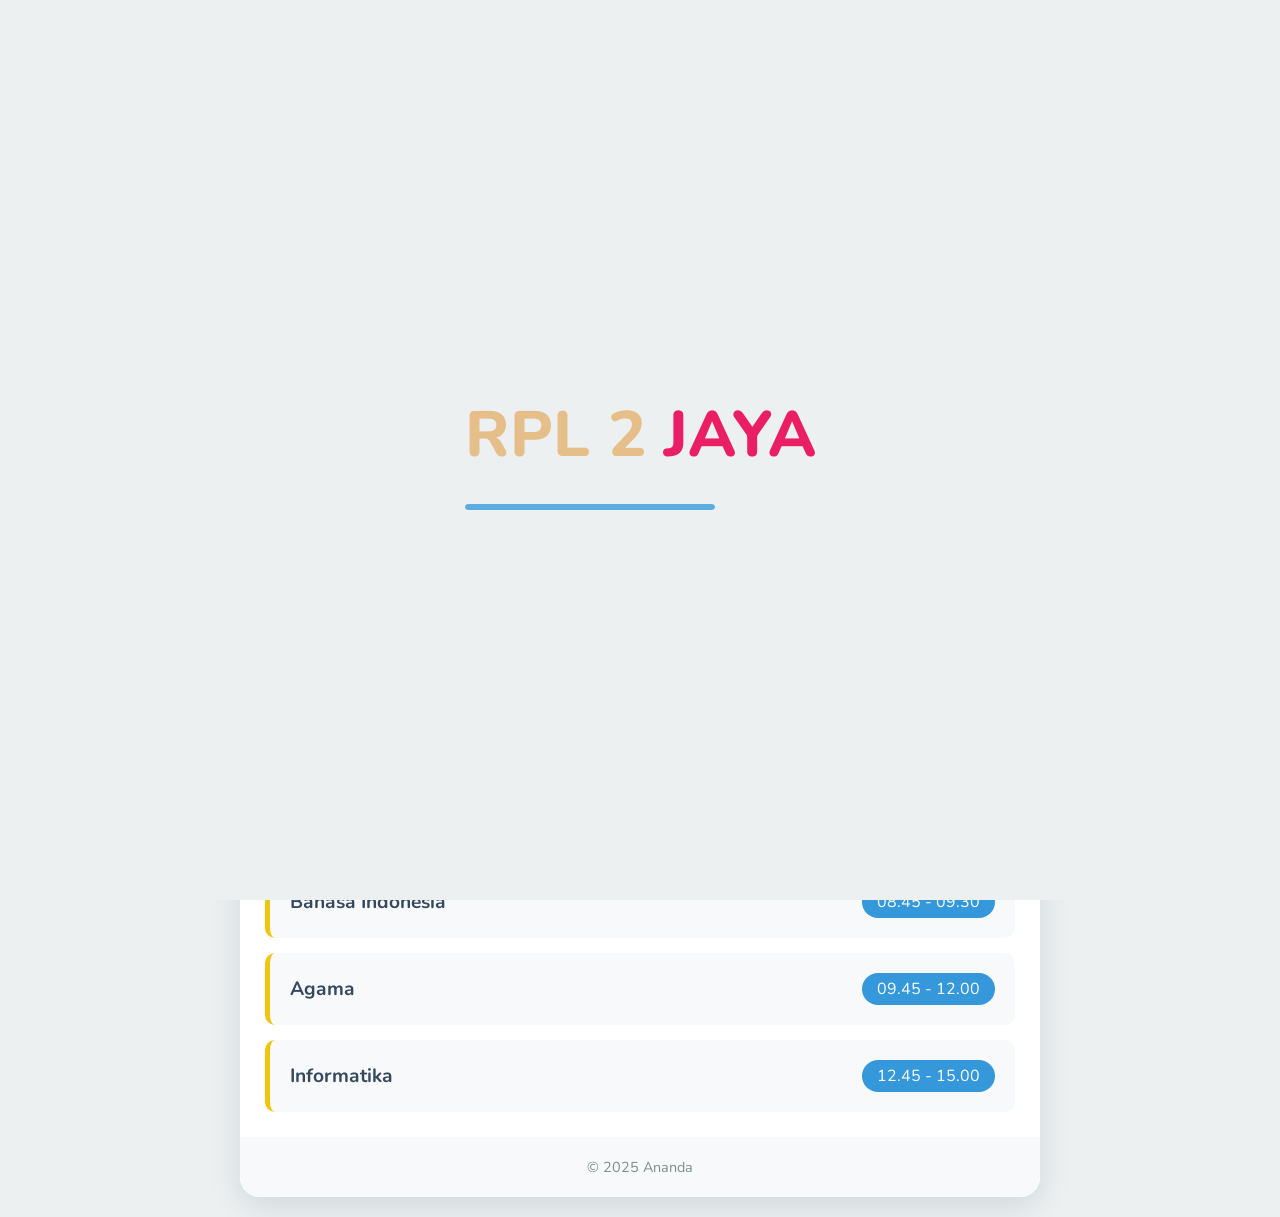
==== commit a623792a: "BIIG Update index.html" ====
--- a/index.html
+++ b/index.html
@@ -6,9 +6,88 @@
     <title>Jadwal & Biodata Kelas X RPL-2</title>
     <style>
         @import url('https://fonts.googleapis.com/css2?family=Nunito:wght@400;600;700;800&display=swap');
-        :root{--biru-cerah:#3498db;--kuning-cerah:#f1c40f;--merah-cerah:#e74c3c;--putih:#ffffff;--hitam:#2c3e50;--latar-belakang:#ecf0f1;--teks:#34495e;--teks-abu:#7f8c8d;--transisi-cepat:all .3s cubic-bezier(.25,.8,.25,1)}
+        :root {
+            --biru-cerah: #3498db;
+            --kuning-cerah: #f1c40f;
+            --merah-cerah: #e74c3c;
+            --putih: #ffffff;
+            --hitam: #2c3e50;
+            --latar-belakang: #ecf0f1;
+            --teks: #34495e;
+            --teks-abu: #7f8c8d;
+            --transisi-cepat: all .3s cubic-bezier(.25, .8, .25, 1);
+
+            /* === Variabel Warna Baru untuk Preloader === */
+            --biru-langit-terang: #5DADE2;
+            --pink-cerah: #E91E63;
+            --kuning-langsat: #E6BE8A;
+        }
         *{margin:0;padding:0;box-sizing:border-box}
         body{font-family:'Nunito',sans-serif;background-color:var(--latar-belakang);color:var(--teks)}
+        
+        /* === KODE BARU: Animasi Preloader (Diperbarui) === */
+        #preloader {
+            position: fixed;
+            top: 0;
+            left: 0;
+            width: 100%;
+            height: 100%;
+            background-color: var(--latar-belakang);
+            display: flex;
+            justify-content: center;
+            align-items: center;
+            z-index: 9999;
+            transition: opacity 0.8s ease-out, visibility 0.8s ease-out;
+        }
+        .preloader-content {
+            text-align: center;
+            animation: fadeIn .8s ease-out;
+        }
+        .loader-title {
+            font-size: 4rem;
+            font-weight: 800;
+            color: var(--kuning-langsat); /* Warna diubah */
+            margin-bottom: 25px;
+            animation: pulse 2s infinite ease-in-out; /* Animasi baru ditambahkan */
+        }
+        .loader-title .jaya-text {
+            color: var(--pink-cerah); /* Warna diubah */
+            animation: glowJaya 2.5s infinite alternate; /* Animasi baru ditambahkan */
+        }
+        .loader-bar {
+            width: 250px;
+            height: 6px;
+            background-color: #dcdde1;
+            border-radius: 3px;
+            overflow: hidden;
+        }
+        .loader-progress {
+            width: 0%;
+            height: 100%;
+            background-color: var(--biru-langit-terang); /* Warna diubah */
+            border-radius: 3px;
+            animation: loadingAnimation 2.5s ease-out forwards;
+        }
+        #preloader.hidden {
+            opacity: 0;
+            visibility: hidden;
+        }
+        @keyframes loadingAnimation {
+            from { width: 0%; }
+            to { width: 100%; }
+        }
+        /* Keyframes untuk animasi baru */
+        @keyframes pulse {
+            0% { transform: scale(1); }
+            50% { transform: scale(1.05); }
+            100% { transform: scale(1); }
+        }
+        @keyframes glowJaya {
+            from { text-shadow: 0 0 5px rgba(255,255,255,0.7), 0 0 10px var(--pink-cerah); }
+            to { text-shadow: 0 0 10px rgba(255,255,255,0.7), 0 0 20px var(--pink-cerah); }
+        }
+        /* === AKHIR KODE BARU === */
+        
         .container-wrapper{display:flex;justify-content:center;align-items:flex-start;min-height:100vh;padding:20px}
         .schedule-container{width:100%;max-width:800px;background-color:var(--putih);border-radius:20px;box-shadow:0 8px 30px rgba(52,73,94,.15);overflow:hidden}
         header{background-color:var(--biru-cerah);padding:25px;text-align:center}
@@ -100,6 +179,15 @@
     </style>
 </head>
 <body>
+
+    <div id="preloader">
+        <div class="preloader-content">
+            <h1 class="loader-title">RPL 2 <span class="jaya-text">JAYA</span></h1>
+            <div class="loader-bar">
+                <div class="loader-progress"></div>
+            </div>
+        </div>
+    </div>
     <div class="container-wrapper">
         <div class="schedule-container">
             <header><h1>Jadwal & Biodata X RPL-2</h1></header>
@@ -180,6 +268,14 @@
     <script>
     document.addEventListener('DOMContentLoaded', () => {
         
+        // KODE BARU: Logika untuk Preloader
+        const preloader = document.getElementById('preloader');
+        // Sembunyikan preloader setelah 3 detik
+        setTimeout(() => {
+            preloader.classList.add('hidden');
+        }, 3000);
+        // AKHIR KODE BARU
+
         const studentData = [
             { name: "ALVARO DANIEST FERSON SITANGGANG", gender: "L", phone: "0812-XXXX-1001", address: "Jl. Cendrawasih No. 1", dob: "10 Januari 2008", hobby: "Bermain Futsal", ambition: "Software Engineer", motto: "Lakukan yang terbaik!", photo: "https://placehold.co/150x150/3498db/ffffff?text=AD", mapUrl: "https://maps.google.com/maps?q=Jalan%20Cendrawasih%201%20Jakarta&t=&z=13&ie=UTF8&iwloc=&output=embed" },
             { name: "ANANDA RACHMATU OKTASURYA", gender: "L", phone: "0812-XXXX-1002", address: "Jl. Merpati No. 2", dob: "15 Februari 2008", hobby: "Membaca Komik", ambition: "Web Developer", motto: "Terus belajar.", photo: "https://placehold.co/150x150/e74c3c/ffffff?text=AR", mapUrl: "https://maps.google.com/maps?q=Jalan%20Merpati%202%20Jakarta&t=&z=13&ie=UTF8&iwloc=&output=embed" },
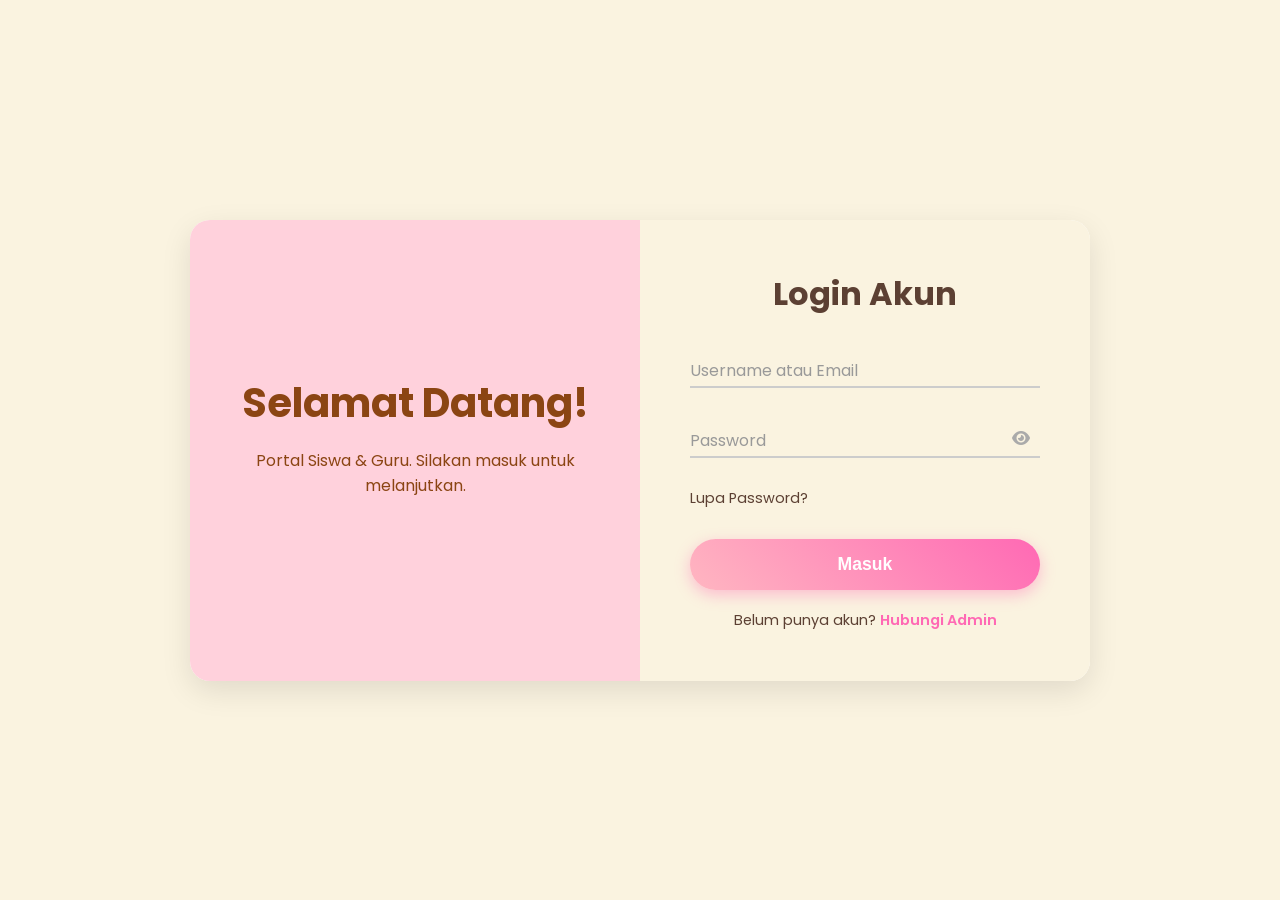
==== commit 15e249b2: "Add files via upload" ====
--- a/index.html
+++ b/index.html
@@ -3,562 +3,43 @@
 <head>
     <meta charset="UTF-8">
     <meta name="viewport" content="width=device-width, initial-scale=1.0">
-    <title>Jadwal & Biodata Kelas X RPL-2</title>
-    <style>
-        @import url('https://fonts.googleapis.com/css2?family=Nunito:wght@400;600;700;800&display=swap');
-        :root {
-            --biru-cerah: #3498db;
-            --kuning-cerah: #f1c40f;
-            --merah-cerah: #e74c3c;
-            --putih: #ffffff;
-            --hitam: #2c3e50;
-            --latar-belakang: #ecf0f1;
-            --teks: #34495e;
-            --teks-abu: #7f8c8d;
-            --transisi-cepat: all .3s cubic-bezier(.25, .8, .25, 1);
-
-            /* === Variabel Warna Baru untuk Preloader === */
-            --biru-langit-terang: #5DADE2;
-            --pink-cerah: #E91E63;
-            --kuning-langsat: #E6BE8A;
-        }
-        *{margin:0;padding:0;box-sizing:border-box}
-        body{font-family:'Nunito',sans-serif;background-color:var(--latar-belakang);color:var(--teks)}
-        
-        /* === KODE BARU: Animasi Preloader (Diperbarui) === */
-        #preloader {
-            position: fixed;
-            top: 0;
-            left: 0;
-            width: 100%;
-            height: 100%;
-            background-color: var(--latar-belakang);
-            display: flex;
-            justify-content: center;
-            align-items: center;
-            z-index: 9999;
-            transition: opacity 0.8s ease-out, visibility 0.8s ease-out;
-        }
-        .preloader-content {
-            text-align: center;
-            animation: fadeIn .8s ease-out;
-        }
-        .loader-title {
-            font-size: 4rem;
-            font-weight: 800;
-            color: var(--kuning-langsat); /* Warna diubah */
-            margin-bottom: 25px;
-            animation: pulse 2s infinite ease-in-out; /* Animasi baru ditambahkan */
-        }
-        .loader-title .jaya-text {
-            color: var(--pink-cerah); /* Warna diubah */
-            animation: glowJaya 2.5s infinite alternate; /* Animasi baru ditambahkan */
-        }
-        .loader-bar {
-            width: 250px;
-            height: 6px;
-            background-color: #dcdde1;
-            border-radius: 3px;
-            overflow: hidden;
-        }
-        .loader-progress {
-            width: 0%;
-            height: 100%;
-            background-color: var(--biru-langit-terang); /* Warna diubah */
-            border-radius: 3px;
-            animation: loadingAnimation 2.5s ease-out forwards;
-        }
-        #preloader.hidden {
-            opacity: 0;
-            visibility: hidden;
-        }
-        @keyframes loadingAnimation {
-            from { width: 0%; }
-            to { width: 100%; }
-        }
-        /* Keyframes untuk animasi baru */
-        @keyframes pulse {
-            0% { transform: scale(1); }
-            50% { transform: scale(1.05); }
-            100% { transform: scale(1); }
-        }
-        @keyframes glowJaya {
-            from { text-shadow: 0 0 5px rgba(255,255,255,0.7), 0 0 10px var(--pink-cerah); }
-            to { text-shadow: 0 0 10px rgba(255,255,255,0.7), 0 0 20px var(--pink-cerah); }
-        }
-        /* === AKHIR KODE BARU === */
-        
-        .container-wrapper{display:flex;justify-content:center;align-items:flex-start;min-height:100vh;padding:20px}
-        .schedule-container{width:100%;max-width:800px;background-color:var(--putih);border-radius:20px;box-shadow:0 8px 30px rgba(52,73,94,.15);overflow:hidden}
-        header{background-color:var(--biru-cerah);padding:25px;text-align:center}
-        header h1{font-size:2.5rem;color:var(--putih);font-weight:800}
-        .controls{padding:20px;border-bottom:1px solid #e0e0e0}
-        .view-filter{display:flex;justify-content:center;flex-wrap:wrap;margin-bottom:15px}
-        .view-btn{background-color:var(--putih);border:2px solid var(--biru-cerah);color:var(--biru-cerah);padding:10px 20px;margin:5px;border-radius:50px;cursor:pointer;font-size:1rem;font-weight:700;transition:var(--transisi-cepat)}
-        .view-btn:hover{background-color:var(--kuning-cerah);color:var(--teks);border-color:var(--kuning-cerah)}
-        .view-btn.active{background-color:var(--biru-cerah);color:var(--putih);box-shadow:0 4px 10px rgba(52,152,219,.4)}
-        #jadwal-controls{display:block}
-        .class-info-container{display:flex;flex-direction:column;align-items:center;gap:20px;margin-bottom:20px;opacity:0;animation:slideDownFadeIn .8s ease-out .3s forwards}
-        .wali-kelas-card{display:flex;align-items:center;gap:20px;background-color:#f8f9fa;padding:15px;border-radius:15px;border:1px solid #e0e0e0}
-        .wali-kelas-card img{width:80px;height:80px;border-radius:50%;border:3px solid var(--biru-cerah);object-fit:cover}
-        .wali-kelas-details .wali-kelas-name{font-size:1.5rem;font-weight:800;color:var(--teks)}
-        .wali-kelas-details .wali-kelas-title{font-size:1rem;color:var(--teks-abu)}
-        .class-photo{width:100%;max-width:500px;border-radius:10px;box-shadow:0 4px 15px rgba(0,0,0,.1)}
-        .day-filter{display:flex;justify-content:center;flex-wrap:wrap}
-        .day-btn{background-color:var(--putih);border:2px solid var(--biru-cerah);color:var(--biru-cerah);padding:10px 20px;margin:5px;border-radius:50px;cursor:pointer;font-size:.9rem;font-weight:700;transition:var(--transisi-cepat)}
-        .day-btn:hover{background-color:var(--kuning-cerah);color:var(--teks);border-color:var(--kuning-cerah);transform:translateY(-3px)}
-        .day-btn.active{background-color:var(--biru-cerah);color:var(--putih);box-shadow:0 4px 10px rgba(52,152,219,.4)}
-        .info-display{text-align:center;padding-top:15px;font-size:1.1rem;color:var(--teks);font-weight:700}
-        .info-display strong{color:var(--biru-cerah)}
-        .page-content{display:none;animation:slideUp .5s ease-out}
-        .page-content.active{display:block}
-        .schedule-day{padding:25px;display:none;grid-template-columns:1fr;gap:15px}
-        .schedule-day.active{display:grid}
-        .subject-card{background-color:#f8f9fa;padding:20px;border-radius:10px;border-left:5px solid var(--kuning-cerah);will-change:transform;display:grid;grid-template-rows:auto 0fr;transition:grid-template-rows .4s ease-out}
-        .subject-card.active{grid-template-rows:auto 1fr}
-        .subject-details{cursor:pointer;display:flex;justify-content:space-between;align-items:center;flex-wrap:wrap;gap:10px}
-        .subject-details .subject-name{font-size:1.2rem;font-weight:700}
-        .subject-details .subject-time{font-size:1rem;background-color:var(--biru-cerah);padding:5px 15px;border-radius:20px;color:var(--putih);flex-shrink:0}
-        .card-extra-content{overflow:hidden;opacity:0;transition:opacity .3s ease-out .1s}
-        .subject-card.active .card-extra-content{opacity:1;padding-top:15px}
-        .teacher-info{display:flex;align-items:center;gap:15px;padding-bottom:15px;border-bottom:1px solid #e0e0e0}
-        .teacher-info img{width:50px;height:50px;border-radius:50%;object-fit:cover}
-        .teacher-info .teacher-name{font-size:1.1rem;font-weight:700}
-        .subject-task-area{margin-top:15px;background-color:#fdfdfd;border-radius:8px;padding:15px}
-        .subject-task-area h3{margin-bottom:15px;font-size:1.2rem;text-align:center}
-        .task-list-inner{list-style:none;padding:0}
-        .task-item-inner{background-color:#fff;padding:12px;border-radius:8px;margin-bottom:10px;border:1px solid #eee;overflow:hidden}
-        .task-header{display:flex;justify-content:space-between;align-items:center;cursor:pointer}
-        .task-title{font-weight:600;color:var(--biru-cerah);flex-grow:1}
-        .task-duedate{font-size:.8rem;font-weight:600;color:var(--teks-abu);margin-top:4px}
-        .task-description{max-height:0;overflow:hidden;opacity:0;transition:all .4s ease-in-out;font-size:.9rem;color:var(--teks-abu);padding-left:5px;border-left:3px solid var(--latar-belakang);margin-left:2px}
-        .task-item-inner.expanded .task-description{max-height:100px;opacity:1;margin-top:8px;padding-top:8px;border-top:1px dashed #eee}
-        #biodata{padding:25px}
-        #biodata h2{text-align:center;font-size:2rem;color:var(--biru-cerah);margin-bottom:20px}
-        .vision-mission{background-color:#f8f9fa;border-left:5px solid var(--biru-cerah);padding:20px;border-radius:10px;margin-bottom:30px}
-        .vision-mission h3{font-size:1.5rem;margin-bottom:10px}
-        .vision-mission p{font-size:1rem;line-height:1.6;color:var(--teks-abu)}
-        .student-list{list-style:none;padding:0}
-        .student-item{background-color:#f8f9fa;border-radius:10px;margin-bottom:10px;display:grid;grid-template-rows:auto 0fr;transition:grid-template-rows .4s ease-out}
-        .student-item.active{grid-template-rows:auto 1fr}
-        .student-header{display:flex;justify-content:space-between;align-items:center;padding:15px 20px;cursor:pointer;font-weight:600}
-        .student-gender{font-size:.9rem;font-weight:700;padding:4px 8px;border-radius:5px;color:var(--putih)}
-        .gender-l{background-color:var(--biru-cerah)}
-        .gender-p{background-color:var(--merah-cerah)}
-        .student-details-content{overflow:hidden;opacity:0;transition:opacity .3s ease-out .1s,padding .4s ease-out;padding:0 20px}
-        .student-item.active .student-details-content{opacity:1;padding:15px 20px;border-top:1px solid #eee}
-        .student-info{display:grid;grid-template-columns:100px 1fr;gap:20px;align-items:center;margin-bottom:15px}
-        .student-info img{width:100px;height:100px;border-radius:50%;object-fit:cover}
-        .student-contact p{margin:5px 0;font-size:.9rem}
-        .student-contact strong{color:var(--teks)}
-        .privacy-disclaimer{font-size:.8rem;color:var(--teks-abu);font-style:italic;margin-bottom:15px;text-align:center;background-color:var(--latar-belakang);padding:8px;border-radius:5px}
-        .student-map iframe{width:100%;height:250px;border:0;border-radius:8px}
-        #global-add-task-btn{position:fixed;bottom:25px;right:25px;width:60px;height:60px;background-color:var(--biru-cerah);color:var(--putih);border:3px solid transparent;border-radius:50%;font-size:1.5rem;display:flex;justify-content:center;align-items:center;cursor:pointer;box-shadow:0 4px 15px rgba(0,0,0,.2);z-index:1000;animation:rgb-glow 4s linear infinite}
-        @keyframes rgb-glow{0%{border-color:var(--merah-cerah)}17%{border-color:var(--kuning-cerah)}34%{border-color:var(--putih)}51%{border-color:var(--biru-cerah)}68%{border-color:var(--hitam)}85%{border-color:var(--kuning-cerah)}100%{border-color:var(--merah-cerah)}}
-        .modal{display:none;position:fixed;z-index:2000;left:0;top:0;width:100%;height:100%;overflow:auto;background-color:rgba(0,0,0,.5);animation:fadeIn .3s}
-        .modal-content{background-color:#fefefe;margin:10% auto;padding:20px;border:1px solid #888;border-radius:10px;width:90%;max-width:500px;position:relative}
-        .close-btn{color:#aaa;position:absolute;top:10px;right:20px;font-size:28px;font-weight:700;cursor:pointer}
-        .modal-content h2{margin-bottom:20px;text-align:center}
-        .modal-task-list-container{margin-top:25px;border-top:1px solid #eee;padding-top:15px}
-        .modal-task-list-container h3{font-size:1.1rem;margin-bottom:10px;text-align:center;color:var(--teks-abu)}
-        #modal-task-list{list-style:none;padding:0;max-height:200px;overflow-y:auto}
-        .modal-task-item{background-color:#f9f9f9;padding:10px;border-radius:6px;margin-bottom:8px;border:1px solid #f0f0f0;display:flex;justify-content:space-between;align-items:center;gap:10px}
-        .modal-task-item span{font-size:.9rem;flex-grow:1}
-        .modal-delete-btn{background-color:var(--merah-cerah);color:var(--putih);border:none;padding:6px 10px;border-radius:5px;cursor:pointer;font-size:.8rem;font-weight:700;transition:background-color .2s}
-        .modal-delete-btn:hover{background-color:#c0392b}
-        .add-task-form{display:flex;flex-direction:column;gap:8px}
-        .add-task-form input,.add-task-form select,.add-task-form textarea{width:100%;padding:10px 12px;border-radius:6px;border:1px solid #ccc;font-size:.9rem;font-family:'Nunito',sans-serif;transition:all .2s}
-        .add-task-form textarea{min-height:50px;resize:vertical}
-        .add-task-form input:focus,.add-task-form select:focus,.add-task-form textarea:focus{outline:none;border-color:var(--biru-cerah);box-shadow:0 0 0 3px rgba(52,152,219,.2)}
-        .add-task-btn{background-color:var(--biru-cerah);color:var(--putih);border:none;padding:10px 15px;border-radius:6px;font-weight:700;font-size:1rem;cursor:pointer;transition:background-color .2s}
-        .add-task-btn:hover{background-color:#2980b9}
-        footer{text-align:center;padding:20px;font-size:.9rem;color:var(--teks-abu);background-color:#f8f9fa}
-        @keyframes slideUp{from{opacity:0;transform:translateY(20px)}to{opacity:1;transform:translateY(0)}}
-        @keyframes slideDownFadeIn{from{opacity:0;transform:translateY(-30px)}to{opacity:1;transform:translateY(0)}}
-        @keyframes fadeIn{from{opacity:0}to{opacity:1}}
-    </style>
+    <title>Login | Website Sekolah</title>
+    <link rel="stylesheet" href="https://cdnjs.cloudflare.com/ajax/libs/font-awesome/6.4.2/css/all.min.css">
+    <link href="https://fonts.googleapis.com/css2?family=Poppins:wght@400;500;600;700&display=swap" rel="stylesheet">
+    <link rel="stylesheet" href="style.css">
+    <link rel="stylesheet" href="login-style.css"> 
 </head>
 <body>
-
-    <div id="preloader">
-        <div class="preloader-content">
-            <h1 class="loader-title">RPL 2 <span class="jaya-text">JAYA</span></h1>
-            <div class="loader-bar">
-                <div class="loader-progress"></div>
-            </div>
+    <div class="login-container">
+        <div class="info-side">
+            <h1>Selamat Datang!</h1>
+            <p>Portal Siswa & Guru. Silakan masuk untuk melanjutkan.</p>
+        </div>
+        <div class="form-side">
+            <form action="beranda.html">
+                <h2>Login Akun</h2>
+                <div class="input-group">
+                    <input type="text" id="username" class="input-field" required>
+                    <label for="username" class="input-label">Username atau Email</label>
+                </div>
+                <div class="input-group">
+                    <input type="password" id="password" class="input-field" required>
+                    <label for="password" class="input-label">Password</label>
+                    <i class="fa-solid fa-eye password-toggle" id="togglePassword"></i>
+                </div>
+                <div class="options"><a href="#">Lupa Password?</a></div>
+                <button type="submit" class="btn-login">Masuk</button>
+                <p class="register-link">Belum punya akun? <a href="#">Hubungi Admin</a></p>
+            </form>
         </div>
     </div>
-    <div class="container-wrapper">
-        <div class="schedule-container">
-            <header><h1>Jadwal & Biodata X RPL-2</h1></header>
-            <div class="controls">
-                <div class="view-filter">
-                    <button class="view-btn active" data-view="jadwal">Jadwal Pelajaran</button>
-                    <button class="view-btn" data-view="biodata">Biodata Kelas</button>
-                </div>
-                <div id="jadwal-controls">
-                    <div class="class-info-container">
-                        <div class="wali-kelas-card">
-                            <img src="ibu entin.jpg" alt="Foto Wali Kelas Bu Entin">
-                            <div class="wali-kelas-details">
-                                <div class="wali-kelas-name">Bu Entin</div>
-                                <div class="wali-kelas-title">Wali Kelas</div>
-                            </div>
-                        </div>
-                        <img class="class-photo" src="sekelas.jpg" alt="Foto Kelas X RPL-2">
-                    </div>
-                    <div class="day-filter">
-                        <button class="day-btn" data-day="senin">Senin</button>
-                        <button class="day-btn" data-day="selasa">Selasa</button>
-                        <button class="day-btn" data-day="rabu">Rabu</button>
-                        <button class="day-btn" data-day="kamis">Kamis</button>
-                        <button class="day-btn" data-day="jumat">Jumat</button>
-                    </div>
-                    <div class="info-display"></div>
-                </div>
-            </div>
-
-            <main id="jadwal" class="page-content active">
-                <div id="senin" class="schedule-day"></div>
-                <div id="selasa" class="schedule-day"></div>
-                <div id="rabu" class="schedule-day"></div>
-                <div id="kamis" class="schedule-day"></div>
-                <div id="jumat" class="schedule-day"></div>
-            </main>
-
-            <div id="biodata" class="page-content">
-                <h2>Biodata Kelas X RPL-2</h2>
-                <div class="vision-mission">
-                    <h3>Visi</h3>
-                    <p>Menjadi kelas yang unggul dalam prestasi, solid dalam kebersamaan, dan kreatif dalam berkarya, berlandaskan iman dan takwa.</p>
-                    <br>
-                    <h3>Misi</h3>
-                    <p>1. Meningkatkan prestasi akademik dan non-akademik melalui belajar bersama.<br>
-                       2. Membangun rasa kekeluargaan dan solidaritas yang tinggi antar siswa.<br>
-                       3. Mengembangkan kreativitas siswa di bidang teknologi dan seni.</p>
-                </div>
-                <h3>Daftar Siswa</h3>
-                <ol class="student-list"></ol>
-            </div>
-            
-            <footer> © 2025 Ananda </footer>
-        </div>
-    </div>
-    
-    <button id="global-add-task-btn" title="Tambah/Hapus Tugas">✏️</button>
-    <div id="task-modal" class="modal">
-        <div class="modal-content">
-            <span class="close-btn">×</span>
-            <h2>Tambah/Hapus Tugas</h2>
-            <form id="global-task-form" class="add-task-form">
-                <input type="text" id="modal-task-title" placeholder="Judul Tugas..." required>
-                <textarea id="modal-task-desc" placeholder="Deskripsi lengkap tugas..."></textarea>
-                <select id="modal-task-day" required><option value="" disabled selected>Pilih Hari...</option><option value="senin">Senin</option><option value="selasa">Selasa</option><option value="rabu">Rabu</option><option value="kamis">Kamis</option><option value="jumat">Jumat</option></select>
-                <select id="modal-task-subject" required><option value="" disabled selected>Pilih Mata Pelajaran...</option></select>
-                <input type="date" id="modal-task-duedate" required>
-                <button type="submit" class="add-task-btn">Simpan Tugas Baru</button>
-            </form>
-            <div class="modal-task-list-container">
-                <h3>Hapus Tugas yang Sudah Selesai</h3>
-                <ul id="modal-task-list"></ul>
-            </div>
-        </div>
-    </div>
-
     <script>
-    document.addEventListener('DOMContentLoaded', () => {
-        
-        // KODE BARU: Logika untuk Preloader
-        const preloader = document.getElementById('preloader');
-        // Sembunyikan preloader setelah 3 detik
-        setTimeout(() => {
-            preloader.classList.add('hidden');
-        }, 3000);
-        // AKHIR KODE BARU
-
-        const studentData = [
-            { name: "ALVARO DANIEST FERSON SITANGGANG", gender: "L", phone: "0812-XXXX-1001", address: "Jl. Cendrawasih No. 1", dob: "10 Januari 2008", hobby: "Bermain Futsal", ambition: "Software Engineer", motto: "Lakukan yang terbaik!", photo: "https://placehold.co/150x150/3498db/ffffff?text=AD", mapUrl: "https://maps.google.com/maps?q=Jalan%20Cendrawasih%201%20Jakarta&t=&z=13&ie=UTF8&iwloc=&output=embed" },
-            { name: "ANANDA RACHMATU OKTASURYA", gender: "L", phone: "0812-XXXX-1002", address: "Jl. Merpati No. 2", dob: "15 Februari 2008", hobby: "Membaca Komik", ambition: "Web Developer", motto: "Terus belajar.", photo: "https://placehold.co/150x150/e74c3c/ffffff?text=AR", mapUrl: "https://maps.google.com/maps?q=Jalan%20Merpati%202%20Jakarta&t=&z=13&ie=UTF8&iwloc=&output=embed" },
-            { name: "ANISA NABIL ALWAN", gender: "P", phone: "085810778328", address: "Jl.Hias No 42 Rt 01 Rw 01 kecamatan makasar pinang ranti", dob: "22 Oktober 2009", hobby: "Berolahraga", ambition: "UI/UX Designer", motto: "Design is not just what it looks like, but how it works.", photo: "nisa.jpg", mapUrl: "https://maps.google.com/maps?q=Jalan%20Garuda%204%20Jakarta&t=&z=13&ie=UTF8&iwloc=&output=embed" },
-            { name: "BILLY AZKA BADRIKA", gender: "L", phone: "0812-XXXX-1005", address: "Jl. Rajawali No. 5", dob: "10 Mei 2008", hobby: "Menggambar", ambition: "Illustrator", motto: "Kreativitas tanpa batas.", photo: "https://placehold.co/150x150/f1c40f/34495e?text=BA", mapUrl: "https://maps.google.com/maps?q=Jalan%20Rajawali%205%20Jakarta&t=&z=13&ie=UTF8&iwloc=&output=embed" },
-            { name: "BRYAN JONATHAN SAMOSIR", gender: "L", phone: "0813-XXXX-1006", address: "Jl. Kenari No. 6", dob: "1 Juni 2008", hobby: "Menyanyi", ambition: "Penyanyi", motto: "Suara adalah anugerah.", photo: "https://placehold.co/150x150/1abc9c/ffffff?text=BJ", mapUrl: "https://maps.google.com/maps?q=Jalan%20Kenari%206%20Jakarta&t=&z=13&ie=UTF8&iwloc=&output=embed" },
-            { name: "DANIEL DAVIANO MARI DOLLU", gender: "L", phone: "0812-XXXX-1007", address: "Jl. Nuri No. 7", dob: "7 Juli 2008", hobby: "Basket", ambition: "Atlet", motto: "Kerja keras mengalahkan bakat.", photo: "https://placehold.co/150x150/e67e22/ffffff?text=DD", mapUrl: "https://maps.google.com/maps?q=Jalan%20Nuri%207%20Jakarta&t=&z=13&ie=UTF8&iwloc=&output=embed" },
-            { name: "DAVINO REUVEN SETIAWAN", gender: "L", phone: "0812-XXXX-1008", address: "Jl. Pipit No. 8", dob: "18 Agustus 2008", hobby: "Fotografi", ambition: "Fotografer", motto: "Abadikan momen.", photo: "https://placehold.co/150x150/34495e/ffffff?text=DR", mapUrl: "https://maps.google.com/maps?q=Jalan%20Pipit%208%20Jakarta&t=&z=13&ie=UTF8&iwloc=&output=embed" },
-            { name: "EGLANTIN LEGI PANGESTU", gender: "L", phone: "0813-XXXX-1009", address: "Jl. Pelikan No. 9", dob: "25 September 2008", hobby: "Melukis", ambition: "Seniman", motto: "Hidup penuh warna.", photo: "https://placehold.co/150x150/c0392b/ffffff?text=EL", mapUrl: "https://maps.google.com/maps?q=Jalan%20Pelikan%209%20Jakarta&t=&z=13&ie=UTF8&iwloc=&output=embed" },
-            { name: "FAIZ AZZAM ZAKARIA", gender: "L", phone: "0812-XXXX-1010", address: "Jl. Cendana No. 10", dob: "30 Oktober 2008", hobby: "Coding", ambition: "AI Specialist", motto: "Logic is beautiful.", photo: "https://placehold.co/150x150/8e44ad/ffffff?text=FA", mapUrl: "https://maps.google.com/maps?q=Jalan%20Cendana%2010%20Jakarta&t=&z=13&ie=UTF8&iwloc=&output=embed" },
-            { name: "FARRAS ABIL", gender: "L", phone: "0812-XXXX-1011", address: "Jl. Mahoni No. 11", dob: "11 November 2008", hobby: "Badminton", ambition: "Pengusaha", motto: "Muda berkarya.", photo: "https://placehold.co/150x150/27ae60/ffffff?text=FN", mapUrl: "https://maps.google.com/maps?q=Jalan%20Mahoni%2011%20Jakarta&t=&z=13&ie=UTF8&iwloc=&output=embed" },
-            { name: "FIKRI HAIKAL", gender: "L", phone: "0812-XXXX-1012", address: "Jl. Jati No. 12", dob: "12 Desember 2008", hobby: "Sepak Bola", ambition: "Pemain Bola", motto: "Gocekan maut.", photo: "https://placehold.co/150x150/2980b9/ffffff?text=FH", mapUrl: "https://maps.google.com/maps?q=Jalan%20Jati%2012%20Jakarta&t=&z=13&ie=UTF8&iwloc=&output=embed" },
-            { name: "FRENLY OBAMA", gender: "L", phone: "0812-XXXX-1013", address: "Jl. Akasia No. 13", dob: "13 Januari 2009", hobby: "Mendengarkan Musik", ambition: "Produser Musik", motto: "Musik adalah hidup.", photo: "https://placehold.co/150x150/d35400/ffffff?text=FO", mapUrl: "https://maps.google.com/maps?q=Jalan%20Akasia%2013%20Jakarta&t=&z=13&ie=UTF8&iwloc=&output=embed" },
-            { name: "GENDIS SAFFANAH TRIDIYANTI", gender: "P", phone: "085810676119", address: "Jl. Letjend soetoyo rt 07 rw 11", dob: "30 Maaret 2010", hobby: "Memasak, Scroll tiktok", ambition: "Psikolog", motto: "Jika orang lain bisa maka saya juga pasti bisa.", photo: "gendis.jpg", mapUrl: "https://maps.google.com/maps?q=Jalan%20Anggrek%2014%20Jakarta&t=&z=13&ie=UTF8&iwloc=&output=embed" },
-            { name: "IKHSAN JUNIO SANJAYA", gender: "L", phone: "0812-XXXX-1015", address: "Jl. Mawar No. 15", dob: "15 Maret 2009", hobby: "Berenang", ambition: "Arsitek", motto: "Membangun masa depan.", photo: "https://placehold.co/150x150/16a085/ffffff?text=IJ", mapUrl: "https://maps.google.com/maps?q=Jalan%20Mawar%2015%20Jakarta&t=&z=13&ie=UTF8&iwloc=&output=embed" },
-            { name: "JIHAN ROSMA TANJUNG", gender: "P", phone: "0812-XXXX-1016", address: "Jl. Melati No. 16", dob: "16 April 2009", hobby: "Naik Gunung", ambition: "Ahli Geologi", motto: "Jelajahi dunia.", photo: "https://placehold.co/150x150/f39c12/ffffff?text=IR", mapUrl: "https://maps.google.com/maps?q=Jalan%20Melati%2016%20Jakarta&t=&z=13&ie=UTF8&iwloc=&output=embed" },
-            { name: "KAREN AURELIA BALAPADANG", gender: "P", phone: "08813923241", address: "Pulogebang indah blok j3 No 14 RT 003 Rw 011 Kecamatan cakung Kota Jakarta timur", dob: "31 Maret 2009", hobby: "Menyanyi", ambition: "Dokter Forensik", motto: "Bukan karena kuatku, tapi karena kasih-nya.", photo: "https://placehold.co/150x150/c0392b/ffffff?text=KA", mapUrl: "https://maps.google.com/maps?q=Jalan%20Tulip%2017%20Jakarta&t=&z=13&ie=UTF8&iwloc=&output=embed" },
-            { name: "LAKSAMANA KENZIE FAEΥΖΑ ANDABA", gender: "L", phone: "0882-1442-4127", address: "Jl. H. Juhaman No. 176", dob: "29 April 2010", hobby: "Sport, Photograpy", ambition: "Diplomat", motto: "Kenapa senja itu menyenangkan, kadang ia merah merekah bahagia, kadang ia hitam gelap berduka. Tapi, langit selalu menerima senja apa adanya.", photo: "kenzie.jpg", mapUrl: "https://maps.google.com/maps?q=Jalan%20Dahlia%2018%20Jakarta&t=&z=13&ie=UTF8&iwloc=&output=embed" },
-            { name: "MARVEL ARDANA SAPUTRA DIKA", gender: "L", phone: "0812-XXXX-1019", address: "Jl. Kamboja No. 19", dob: "19 Juli 2009", hobby: "Merakit PC", ambition: "IT Consultant", motto: "Hardware is my passion.", photo: "https://placehold.co/150x150/2980b9/ffffff?text=MA", mapUrl: "https://maps.google.com/maps?q=Jalan%20Kamboja%2019%20Jakarta&t=&z=13&ie=UTF8&iwloc=&output=embed" },
-            { name: "MOHAMMAD RAIS FURQON", gender: "L", phone: "0812-XXXX-1020", address: "Jl. Flamboyan No. 20", dob: "20 Agustus 2009", hobby: "Catur", ambition: "Programmer", motto: "Selalu berpikir 3 langkah ke depan.", photo: "https://placehold.co/150x150/2c3e50/ffffff?text=MR", mapUrl: "https://maps.google.com/maps?q=Jalan%20Flamboyan%2020%20Jakarta&t=&z=13&ie=UTF8&iwloc=&output=embed" },
-            { name: "MOSES KEVIN SAMUEL SIREGAR", gender: "L", phone: "0812-XXXX-1021", address: "Jl. Bougenville No. 21", dob: "21 September 2009", hobby: "Main Gitar", ambition: "Musisi", motto: "Hidup itu rock and roll.", photo: "https://placehold.co/150x150/d35400/ffffff?text=MK", mapUrl: "https://maps.google.com/maps?q=Jalan%20Bougenville%2021%20Jakarta&t=&z=13&ie=UTF8&iwloc=&output=embed" },
-            { name: "MUHAMAD HAFIDZ ALPARIZKI", gender: "L", phone: "0812-XXXX-1022", address: "Jl. Soka No. 22", dob: "22 Oktober 2009", hobby: "Data Science", ambition: "Data Scientist", motto: "Data is the new oil.", photo: "https://placehold.co/150x150/3498db/ffffff?text=MH", mapUrl: "https://maps.google.com/maps?q=Jalan%20Soka%2022%20Jakarta&t=&z=13&ie=UTF8&iwloc=&output=embed" },
-            { name: "MUHAMMAD ZAQRI FARISKI", gender: "L", phone: "0812-XXXX-1023", address: "Jl. Asoka No. 23", dob: "23 November 2009", hobby: "Animasi", ambition: "Animator 3D", motto: "Menghidupkan imajinasi.", photo: "https://placehold.co/150x150/e74c3c/ffffff?text=MZ", mapUrl: "https://maps.google.com/maps?q=Jalan%20Asoka%2023%20Jakarta&t=&z=13&ie=UTF8&iwloc=&output=embed" },
-            { name: "NAILA AURA SYIO", gender: "P", phone: "085695837559", address: "Gg. Kamad. No 6 Rt 004 Rw 003 Kel. Lubang Buaya, Kec. Cipayung", dob: "15 November 2009", hobby: "Mendengarkan Lagu", ambition: "PNS", motto: "feminim amidst adversity.", photo: "naila.jpg", mapUrl: "https://maps.google.com/maps?q=Jalan%20Kencana%2024%20Jakarta&t=&z=13&ie=UTF8&iwloc=&output=embed" },
-            { name: "NAOMI SHIZU PUTRI BAFI", gender: "P", phone: "082124283483", address: "Jl. Waru rt 09 rw 03", dob: "21 Oktober 2009", hobby: "Masak, hiking, tracking, gambar", ambition: "Orang sukses", motto: "Berfikir poitif dan percayalah kamu pasti bisa melewati semuanya.", photo: "naomi.jpg", mapUrl: "https://maps.google.com/maps?q=Jalan%20Cempaka%2025%20Jakarta&t=&z=13&ie=UTF8&iwloc=&output=embed" },
-            { name: "OKTA SUGI PERWIRA", gender: "L", phone: "0813-XXXX-1026", address: "Jl. Edelweis No. 26", dob: "26 Februari 2010", hobby: "Volley", ambition: "Dokter", motto: "Membantu sesama.", photo: "https://placehold.co/150x150/f1c40f/34495e?text=OS", mapUrl: "https://maps.google.com/maps?q=Jalan%20Edelweis%2026%20Jakarta&t=&z=13&ie=UTF8&iwloc=&output=embed" },
-            { name: "QIARA ZHAFIRA PUTRI", gender: "P", phone: "085719861323", address: "Jl. Dukuh V, Rt 008/Rw 04 Kelurahan dukuh, kecamatan kramat jati, jakarta timur.", dob: "20 febuari 2010", hobby: "Mendengarkan Musik", ambition: "Ahli cyber security untuk melindungi data dan sistem", motto: "Aku percys, jadi kuat tak harus keras. Cukup jadi tenang, tangguh, dan tetap ceria.", photo: "qiara.jpg", mapUrl: "https://maps.google.com/maps?q=Jalan%20Wijaya%20Kusuma%2027%20Jakarta&t=&z=13&ie=UTF8&iwloc=&output=embed" },
-            { name: "RAFAEL GERRAD RIZQULLAH", gender: "L", phone: "0856-0018-5203", address: "Jl. Kramat 3", dob: "04 Oktober 2009", hobby: "Nonton Film, Nyanyi", ambition: "Psikolog, Produser  Film, Jurnalis.", motto: "It always seems impossible until it's done - Nelson Mandela.", photo: "https://placehold.co/150x150/e67e22/ffffff?text=RG", mapUrl: "https://maps.google.com/maps?q=Jalan%20Pattimura%2028%20Jakarta&t=&z=13&ie=UTF8&iwloc=&output=embed" },
-            { name: "RAIHAN DWI SAPUTRA", gender: "L", phone: "0812-XXXX-1029", address: "Jl. Diponegoro No. 29", dob: "29 Mei 2010", hobby: "Belajar Bahasa Baru", ambition: "Diplomat", motto: "Dunia dalam genggaman.", photo: "https://placehold.co/150x150/34495e/ffffff?text=RD", mapUrl: "https://maps.google.com/maps?q=Jalan%20Diponegoro%2029%20Jakarta&t=&z=13&ie=UTF8&iwloc=&output=embed" },
-            { name: "RAYHANY MAULIDYA DZUHRİ", gender: "P", phone: "0813-XXXX-1030", address: "Jl. Sudirman No. 30", dob: "30 Juni 2010", hobby: "Traveling", ambition: "Pilot", motto: "Langit adalah rumahku.", photo: "https://placehold.co/150x150/c0392b/ffffff?text=RM", mapUrl: "https://maps.google.com/maps?q=Jalan%20Sudirman%2030%20Jakarta&t=&z=13&ie=UTF8&iwloc=&output=embed" },
-            { name: "REYZA ARKA SURYATAMA", gender: "L", phone: "0812-XXXX-1031", address: "Jl. Thamrin No. 31", dob: "31 Juli 2010", hobby: "Fisika", ambition: "Ilmuwan", motto: "Mengungkap rahasia alam semesta.", photo: "https://placehold.co/150x150/8e44ad/ffffff?text=RA", mapUrl: "https://maps.google.com/maps?q=Jalan%20Thamrin%2031%20Jakarta&t=&z=13&ie=UTF8&iwloc=&output=embed" },
-            { name: "RIZKY PUTRA PRASETYO", gender: "L", phone: "085781381224", address: "Komplek DEPPEN HBTB, Jln Lentera 1 No 1, sukatani, depok, jawa barat", dob: "9 Oktober 2009", hobby: "Workout", ambition: "Software Enginner", motto: "一天或第一天.", photo: "https://placehold.co/150x150/27ae60/ffffff?text=RP", mapUrl: "https://maps.google.com/maps?q=Jalan%20Gatot%20Subroto%2032%20Jakarta&t=&z=13&ie=UTF8&iwloc=&output=embed" },
-            { name: "SAMUEL PRATAMA AVYUS DJUMARTO", gender: "L", phone: "0812-XXXX-1033", address: "Jl. S. Parman No. 33", dob: "2 September 2010", hobby: "Robotik", ambition: "Robotic Engineer", motto: "Masa depan adalah otomatisasi.", photo: "https://placehold.co/150x150/2980b9/ffffff?text=SP", mapUrl: "https://maps.google.com/maps?q=Jalan%20S.%20Parman%2033%20Jakarta&t=&z=13&ie=UTF8&iwloc=&output=embed" },
-            { name: "SHIFA ARMELIA", gender: "P", phone: "088213204470", address: "Jl.Kelapa gading 1 Rt 04 Rw 01, Kramat jati, jakarta timur", dob: "25 Desember 2010", hobby: "Memasak", ambition: "Dokter", motto: "jangan takut gagal, itu adalah bagian dari kesuksesan.", photo: "https://placehold.co/150x150/d35400/ffffff?text=SA", mapUrl: "https://maps.google.com/maps?q=Jalan%20A.%20Yani%2034%20Jakarta&t=&z=13&ie=UTF8&iwloc=&output=embed" },
-            { name: "TIARA NOVALIA", gender: "P", phone: "088299909609", address: "Jl.Mayjen Sutoyo ", dob: "11 November 2009", hobby: "Nari", ambition: "Dokter", motto: ".", photo: "https://placehold.co/150x150/7f8c8d/ffffff?text=TN", mapUrl: "https://maps.google.com/maps?q=Jalan%20M.T.%20Haryono%2035%20Jakarta&t=&z=13&ie=UTF8&iwloc=&output=embed" },
-            { name: "ZIANKA GADING PUTRA ISNAINI", gender: "L", phone: "0812-XXXX-1036", address: "Jl. D.I. Panjaitan No. 36", dob: "5 Desember 2010", hobby: "Sejarah", ambition: "Arkeolog", motto: "Belajar dari masa lalu.", photo: "https://placehold.co/150x150/16a085/ffffff?text=ZG", mapUrl: "https://maps.google.com/maps?q=Jalan%20D.I.%20Panjaitan%2036%20Jakarta&t=&z=13&ie=UTF8&iwloc=&output=embed" }
-        ];
-        const teachersData = { 'Fajri':{name:'Bu Fajri',img:'https://placehold.co/100x100/3498db/ffffff?text=F'},'Fify':{name:'Bu Fify',img:'https://placehold.co/100x100/f1c40f/34495e?text=F'},'Ceceh':{name:'Pak Ceceh',img:'https://placehold.co/100x100/e74c3c/ffffff?text=C'},'Elvi':{name:'Bu Elvi',img:'https://placehold.co/100x100/2ecc71/ffffff?text=E'},'Kurnia':{name:'Bu Kurnia',img:'https://placehold.co/100x100/9b59b6/ffffff?text=K'},'Linda':{name:'Bu Linda',img:'https://placehold.co/100x100/e67e22/ffffff?text=L'},'Entin':{name:'Bu Entin',img:'ibu entin.jpg'},'Batalyon':{name:'Pak Sugeng',img:'https://placehold.co/100x100/c0392b/ffffff?text=S'},'Krisna':{name:'Bpk. Krisna',img:'https://placehold.co/100x100/34495e?text=K'}};
-        const greetings = { senin:"Yuk bisa yuk, baru hari pertama! 💪",selasa:"Seruu, nanti olahraga! ⚽",rabu:"Semoga ga pramuka... 🤞",kamis:"Aduh, pelajaran susah semua! 🤯",jumat:"Sama kaya Kamis, bedanya BESOK LIBUR! 🎉"};
-        const scheduleData = {
-            senin: [ { teacher: "Kurnia", subject: "Pendidikan Pancasila", time: "07.15 - 08.45" }, { teacher: "Fajri", subject: "Bahasa Indonesia", time: "08.45 - 09.30" }, { teacher: "Ceceh", subject: "Agama", time: "09.45 - 12.00" }, { teacher: "Batalyon", subject: "Informatika", time: "12.45 - 15.00" } ],
-            selasa: [ { teacher: "Fajri", subject: "Bahasa Indonesia", time: "06.30 - 08.45" }, { teacher: "Batalyon", subject: "Informatika", time: "08.45 - 09.30" }, { subject: "PJOK", time: "09.45 - 12.00" }, { subject: "BK", time: "12.45 - 13.30" }, { teacher: "Kurnia", subject: "Bahasa Inggris", time: "13.30 - 15.00" } ],
-            rabu: [ { teacher: "Krisna", subject: "Dasar-Dasar keahlian 1", time: "06.30 - 09.30" }, { teacher: "Fify", subject: "IPAS", time: "09.45 - 12.00" }, { teacher: "Entin", subject: "Dasar-Dasar keahlian 2", time: "12.45 - 15.00" } ],
-            kamis: [ { teacher: "Linda", subject: "Seni Budaya", time: "06.30 - 08.00" }, { teacher: "Kurnia", subject: "Bahasa Inggris", time: "08.00 - 09.30" }, { teacher: "Elvi", subject: "Matematika", time: "09.45 - 11.15" }, { teacher: "Entin", subject: "Dasar-Dasar keahlian 2", time: "11.15 - 12.00" }, { teacher: "Entin", subject: "Dasar-Dasar keahlian 2", time: "12.45 - 15.00" } ],
-            jumat: [ { teacher: "Fify", subject: "IPAS", time: "07.30 - 09.45" }, { teacher: "Fify", subject: "Sejarah", time: "10.00 - 11.30" }, { teacher: "Elvi", subject: "Matematika", time: "12.45 - 14.15" } ],
-        };
-        let allSubjectTasks = JSON.parse(localStorage.getItem('subjectTasks')) || {};
-        
-        const viewButtons = document.querySelectorAll('.view-btn');
-        const allPages = document.querySelectorAll('.page-content');
-        const studentListContainer = document.querySelector('.student-list');
-        const jadwalContainer = document.getElementById('jadwal');
-        const jadwalControls = document.getElementById('jadwal-controls');
-        const dayButtons = document.querySelectorAll('.day-btn');
-        const infoDisplay = document.querySelector('.info-display');
-        const modal = document.getElementById('task-modal');
-        const globalAddTaskBtn = document.getElementById('global-add-task-btn');
-        const closeModalBtn = document.querySelector('.modal .close-btn');
-        const globalTaskForm = document.getElementById('global-task-form');
-        const modalTaskList = document.getElementById('modal-task-list');
-
-        const saveTasks = () => localStorage.setItem('subjectTasks', JSON.stringify(allSubjectTasks));
-        
-        function migrateOldTasks() {
-            let dataWasChanged = false;
-            Object.keys(allSubjectTasks).forEach(key => {
-                if (Array.isArray(allSubjectTasks[key]) && allSubjectTasks[key].length > 0 && typeof allSubjectTasks[key][0] === 'string') {
-                    dataWasChanged = true;
-                    allSubjectTasks[key] = allSubjectTasks[key].map(taskTitle => ({ title: taskTitle, description: '', dueDate: '' }));
-                }
-                allSubjectTasks[key].forEach(task => {
-                    if (task.dueDate === undefined) {
-                        dataWasChanged = true;
-                        task.dueDate = '';
-                    }
-                });
-            });
-            if (dataWasChanged) saveTasks();
-        }
-
-        function switchView(viewId) {
-            allPages.forEach(page => page.classList.remove('active'));
-            document.getElementById(viewId)?.classList.add('active');
-            viewButtons.forEach(btn => btn.classList.toggle('active', btn.dataset.view === viewId));
-            
-            const isJadwal = viewId === 'jadwal';
-            jadwalControls.style.display = isJadwal ? 'block' : 'none';
-            globalAddTaskBtn.style.display = isJadwal ? 'flex' : 'none';
-            if (isJadwal) {
-                const activeDayButton = document.querySelector('.day-btn.active');
-                updateDayView(activeDayButton ? activeDayButton.dataset.day : 'senin');
-            }
-        }
-
-        function updateDayView(day) {
-            dayButtons.forEach(btn => btn.classList.toggle('active', btn.dataset.day === day));
-            document.querySelectorAll('.schedule-day').forEach(d => d.classList.remove('active'));
-            const dayEl = document.getElementById(day);
-            if (dayEl) {
-                dayEl.classList.add('active');
-                infoDisplay.innerHTML = `Kamu sedang melihat jadwal hari <strong>${day.charAt(0).toUpperCase() + day.slice(1)}</strong>.`;
-            }
-        }
-        
-        function renderTasksForSubject(card) {
-            const taskKey = card.dataset.taskKey;
-            const taskListUl = card.querySelector('.task-list-inner');
-            if (!taskListUl) return;
-            taskListUl.innerHTML = '';
-            const tasks = allSubjectTasks[taskKey] || [];
-            if (tasks.length === 0) {
-                taskListUl.innerHTML = '<li class="task-item-inner" style="border:none; padding-left:0;"><i>Belum ada tugas.</i></li>';
-                return;
-            }
-            tasks.forEach((task) => {
-                const li = document.createElement('li');
-                li.className = 'task-item-inner';
-                const dueDateHTML = task.dueDate ? `<div class="task-duedate">Kumpul: ${new Date(task.dueDate+'T00:00:00').toLocaleDateString('id-ID', { weekday: 'long', year: 'numeric', month: 'long', day: 'numeric' })}</div>` : '';
-                li.innerHTML = `<div class="task-header"><span class="task-title">${task.title}</span></div><div class="task-description">${task.description || '<i>Tidak ada deskripsi.</i>'}</div>${dueDateHTML}`;
-                taskListUl.appendChild(li);
-            });
-        }
-
-        function renderModalTaskList() {
-            modalTaskList.innerHTML = '';
-            const allTasksFlat = Object.entries(allSubjectTasks).flatMap(([taskKey, tasks]) => 
-                tasks.map((task, index) => ({ ...task, taskKey, index }))
-            );
-            if (allTasksFlat.length === 0) {
-                modalTaskList.innerHTML = '<li><i>Tidak ada tugas yang terdaftar.</i></li>';
-                return;
-            }
-            allTasksFlat.forEach(taskData => {
-                const [day, ...subjectParts] = taskData.taskKey.split('-');
-                const subject = subjectParts.join(' ');
-                const li = document.createElement('li');
-                li.className = 'modal-task-item';
-                li.innerHTML = `<span><b>${taskData.title}</b> (${subject}, ${day})</span>`;
-                const deleteBtn = document.createElement('button');
-                deleteBtn.className = 'modal-delete-btn';
-                deleteBtn.textContent = '🗑️ Hapus';
-                deleteBtn.dataset.taskKey = taskData.taskKey;
-                deleteBtn.dataset.index = taskData.index;
-                li.appendChild(deleteBtn);
-                modalTaskList.appendChild(li);
-            });
-        }
-        
-        
-        migrateOldTasks();
-        
-        Object.keys(scheduleData).forEach(day => {
-            const dayDiv = document.getElementById(day);
-            scheduleData[day].forEach(item => {
-                const card = document.createElement('div');
-                card.className = 'subject-card';
-                card.dataset.subject = item.subject;
-                if(item.teacher) card.dataset.teacher = item.teacher;
-                const taskKey = `${day}-${item.subject.replace(/\s+/g, '-')}`;
-                card.dataset.taskKey = taskKey;
-                card.innerHTML = `<div class="subject-details"><span class="subject-name">${item.subject}</span><span class="subject-time">${item.time}</span></div>`;
-                const extraContent = document.createElement('div');
-                extraContent.className = 'card-extra-content';
-                if (item.teacher && teachersData[item.teacher]) {
-                    extraContent.innerHTML += `<div class="teacher-info"><img src="${teachersData[item.teacher].img}" alt="Foto ${teachersData[item.teacher].name}"><span class="teacher-name">${teachersData[item.teacher].name}</span></div>`;
-                }
-                extraContent.innerHTML += `<div class="subject-task-area"><h3>Tugas Mapel</h3><ul class="task-list-inner"></ul></div>`;
-                card.appendChild(extraContent);
-                dayDiv.appendChild(card);
-            });
+        document.getElementById('togglePassword').addEventListener('click', function () {
+            const password = document.getElementById('password');
+            const type = password.getAttribute('type') === 'password' ? 'text' : 'password';
+            password.setAttribute('type', type);
+            this.classList.toggle('fa-eye-slash');
         });
-
-        studentData.forEach((student, index) => {
-            const studentItem = document.createElement('li');
-            studentItem.className = 'student-item';
-            studentItem.innerHTML = `
-                <div class="student-header">
-                    <span>${index + 1}. ${student.name}</span>
-                    <span class="student-gender gender-${student.gender.toLowerCase()}">${student.gender}</span>
-                </div>
-                <div class="student-details-content">
-                    <p class="privacy-disclaimer"><b>Disclaimer:</b>DILARANG MENYALAHGUNAKAN DATA DIBAWAH INI!</p>
-                    <div class="student-info">
-                        <img src="${student.photo}" alt="Foto ${student.name}">
-                        <div class="student-contact">
-                            <p><strong>Tanggal Lahir:</strong> ${student.dob}</p>
-                            <p><strong>Nomor HP:</strong> ${student.phone}</p>
-                            <p><strong>Alamat:</strong> ${student.address}, Jakarta</p>
-                            <p><strong>Hobi:</strong> ${student.hobby}</p>
-                            <p><strong>Cita-cita:</strong> ${student.ambition}</p>
-                            <p><strong>Motto:</strong> "${student.motto}"</p>
-                        </div>
-                    </div>
-                    <div class="student-map"><iframe src="${student.mapUrl}" loading="lazy" referrerpolicy="no-referrer-when-downgrade"></iframe></div>
-                </div>`;
-            studentListContainer.appendChild(studentItem);
-        });
-
-        const allCards = document.querySelectorAll('.subject-card');
-        const subjectSelect = document.getElementById('modal-task-subject');
-        const uniqueSubjects = [...new Set([...allCards].map(card => card.dataset.subject))];
-        uniqueSubjects.forEach(subject => { if (subject) { const option = document.createElement('option'); option.value = subject.replace(/\s+/g, '-'); option.textContent = subject; subjectSelect.appendChild(option); } });
-
-        viewButtons.forEach(button => button.addEventListener('click', () => switchView(button.dataset.view)));
-        dayButtons.forEach(button => button.addEventListener('click', () => { allCards.forEach(c => c.classList.remove('active')); updateDayView(button.dataset.day); }));
-        studentListContainer.addEventListener('click', function(event) {
-            const header = event.target.closest('.student-header');
-            if (header) {
-                const itemToToggle = header.parentElement;
-                const wasActive = itemToToggle.classList.contains('active');
-                studentListContainer.querySelectorAll('.student-item').forEach(item => item.classList.remove('active'));
-                if (!wasActive) itemToToggle.classList.add('active');
-            }
-        });
-
-        jadwalContainer.addEventListener('click', function(event) {
-            const target = event.target;
-            const detailsHeader = target.closest('.subject-details');
-            const taskHeader = target.closest('.task-header');
-            if (detailsHeader) {
-                const cardToToggle = detailsHeader.closest('.subject-card');
-                const wasActive = cardToToggle.classList.contains('active');
-                allCards.forEach(c => c.classList.remove('active'));
-                if (!wasActive) {
-                    cardToToggle.classList.add('active');
-                    renderTasksForSubject(cardToToggle);
-                }
-                return;
-            }
-            if (taskHeader) {
-                taskHeader.closest('.task-item-inner').classList.toggle('expanded');
-            }
-        });
-        
-        globalAddTaskBtn.addEventListener('click', () => { modal.style.display = 'block'; renderModalTaskList(); });
-        closeModalBtn.addEventListener('click', () => { modal.style.display = 'none'; });
-        window.addEventListener('click', (event) => { if (event.target == modal) { modal.style.display = 'none'; } });
-
-        modalTaskList.addEventListener('click', function(event) {
-            if (event.target.classList.contains('modal-delete-btn')) {
-                const btn = event.target;
-                const taskKey = btn.dataset.taskKey;
-                const index = parseInt(btn.dataset.index, 10);
-                if (allSubjectTasks[taskKey]?.[index] !== undefined) {
-                    allSubjectTasks[taskKey].splice(index, 1);
-                    if (allSubjectTasks[taskKey].length === 0) delete allSubjectTasks[taskKey];
-                    saveTasks();
-                    renderModalTaskList();
-                    const activeCard = document.querySelector(`.subject-card[data-task-key="${taskKey}"].active`);
-                    if (activeCard) renderTasksForSubject(activeCard);
-                }
-            }
-        });
-
-        globalTaskForm.addEventListener('submit', function(event) {
-            event.preventDefault();
-            const title = document.getElementById('modal-task-title').value.trim();
-            const description = document.getElementById('modal-task-desc').value.trim();
-            const day = document.getElementById('modal-task-day').value;
-            const subject = document.getElementById('modal-task-subject').value;
-            const dueDate = document.getElementById('modal-task-duedate').value;
-            const taskKey = `${day}-${subject}`;
-            const newTask = { title, description, dueDate };
-            if (!allSubjectTasks[taskKey]) allSubjectTasks[taskKey] = [];
-            allSubjectTasks[taskKey].push(newTask);
-            saveTasks();
-            const activeCard = document.querySelector(`.subject-card[data-task-key="${taskKey}"]`);
-            if (activeCard && activeCard.classList.contains('active')) {
-                renderTasksForSubject(activeCard);
-            }
-            globalTaskForm.reset();
-            modal.style.display = 'none';
-            alert('Tugas berhasil ditambahkan!');
-        });
-        
-        const dayIndex = new Date().getDay();
-        const daysMap = ['minggu', 'senin', 'selasa', 'rabu', 'kamis', 'jumat', 'sabtu'];
-        let today = daysMap[dayIndex];
-        if (today === 'sabtu' || today === 'minggu') today = 'senin';
-        
-        switchView('jadwal');
-        updateDayView(today);
-    });
     </script>
 </body>
 </html>
--- a/style.css
+++ b/style.css
@@ -0,0 +1,17 @@
+/* style.css */
+
+* {
+    margin: 0;
+    padding: 0;
+    box-sizing: border-box;
+}
+
+html {
+    scroll-behavior: smooth;
+}
+
+body {
+    font-family: 'Poppins', sans-serif;
+    background-color: #FAF3E0; /* Warna Cream */
+    color: #5C4033; /* Warna teks coklat tua */
+}
--- a/login-style.css
+++ b/login-style.css
@@ -0,0 +1,189 @@
+/* login-style.css */
+
+body {
+    display: flex;
+    justify-content: center;
+    align-items: center;
+    min-height: 100vh;
+}
+
+.login-container {
+    display: flex;
+    width: 900px;
+    max-width: 90%;
+    background-color: #fff;
+    border-radius: 20px;
+    box-shadow: 0 10px 30px rgba(0, 0, 0, 0.1);
+    overflow: hidden;
+}
+
+.info-side {
+    background-color: #FFD1DC;
+    padding: 50px;
+    width: 50%;
+    display: flex;
+    flex-direction: column;
+    justify-content: center;
+    align-items: center;
+    text-align: center;
+    color: #8B4513;
+}
+
+.info-side h1 {
+    font-size: 2.5rem;
+    margin-bottom: 15px;
+}
+
+.info-side p {
+    font-size: 1rem;
+    margin-bottom: 30px;
+}
+
+.info-side svg {
+    width: 80%;
+    max-width: 250px;
+    height: auto;
+}
+
+.form-side {
+    padding: 50px;
+    width: 50%;
+    background-color: #FAF3E0;
+}
+
+.form-side h2 {
+    font-size: 2rem;
+    margin-bottom: 30px;
+    text-align: center;
+}
+
+.input-group {
+    position: relative;
+    margin-bottom: 30px;
+}
+
+.input-field {
+    width: 100%;
+    padding: 10px 0;
+    font-size: 1rem;
+    border: none;
+    border-bottom: 2px solid #ccc;
+    outline: none;
+    background-color: transparent;
+    color: #5C4033;
+}
+
+.input-label {
+    position: absolute;
+    top: 10px;
+    left: 0;
+    font-size: 1rem;
+    color: #999;
+    pointer-events: none;
+    transition: all 0.3s ease;
+}
+
+.input-field:focus + .input-label,
+.input-field:valid + .input-label {
+    top: -15px;
+    left: 0;
+    font-size: 0.8rem;
+    color: #FF69B4;
+}
+
+.input-field:focus {
+    border-bottom-color: #FF69B4;
+}
+
+.password-toggle {
+    position: absolute;
+    top: 50%;
+    right: 10px;
+    transform: translateY(-50%);
+    cursor: pointer;
+    color: #aaa;
+}
+
+.options {
+    display: flex;
+    justify-content: space-between;
+    align-items: center;
+    margin-bottom: 30px;
+    font-size: 0.9rem;
+}
+
+.options a {
+    color: #5C4033;
+    text-decoration: none;
+}
+
+.options a:hover {
+    text-decoration: underline;
+}
+
+.btn-login {
+    width: 100%;
+    padding: 15px;
+    border: none;
+    border-radius: 50px;
+    background: linear-gradient(45deg, #FFB6C1, #FF69B4);
+    color: white;
+    font-size: 1.1rem;
+    font-weight: 600;
+    cursor: pointer;
+    transition: all 0.3s ease;
+    box-shadow: 0 5px 15px rgba(255, 105, 180, 0.4);
+}
+
+.btn-login:hover {
+    transform: translateY(-3px);
+    box-shadow: 0 8px 20px rgba(255, 105, 180, 0.6);
+}
+
+.register-link {
+    text-align: center;
+    margin-top: 20px;
+    font-size: 0.9rem;
+}
+
+.register-link a {
+    color: #FF69B4;
+    text-decoration: none;
+    font-weight: 600;
+}
+
+@media (max-width: 768px) {
+    .login-container {
+        flex-direction: column;
+        width: 100%;
+        max-width: 100%;
+        height: 100vh;
+        border-radius: 0;
+    }
+
+    .info-side, .form-side {
+        width: 100%;
+        padding: 30px;
+    }
+    
+    .info-side {
+        min-height: 250px;
+        justify-content: flex-end;
+        padding-bottom: 20px;
+    }
+
+    .info-side h1 {
+        font-size: 2rem;
+    }
+    
+    .info-side svg {
+        display: none;
+    }
+
+    .form-side {
+        flex-grow: 1;
+        justify-content: center;
+        display: flex;
+        flex-direction: column;
+    }
+}
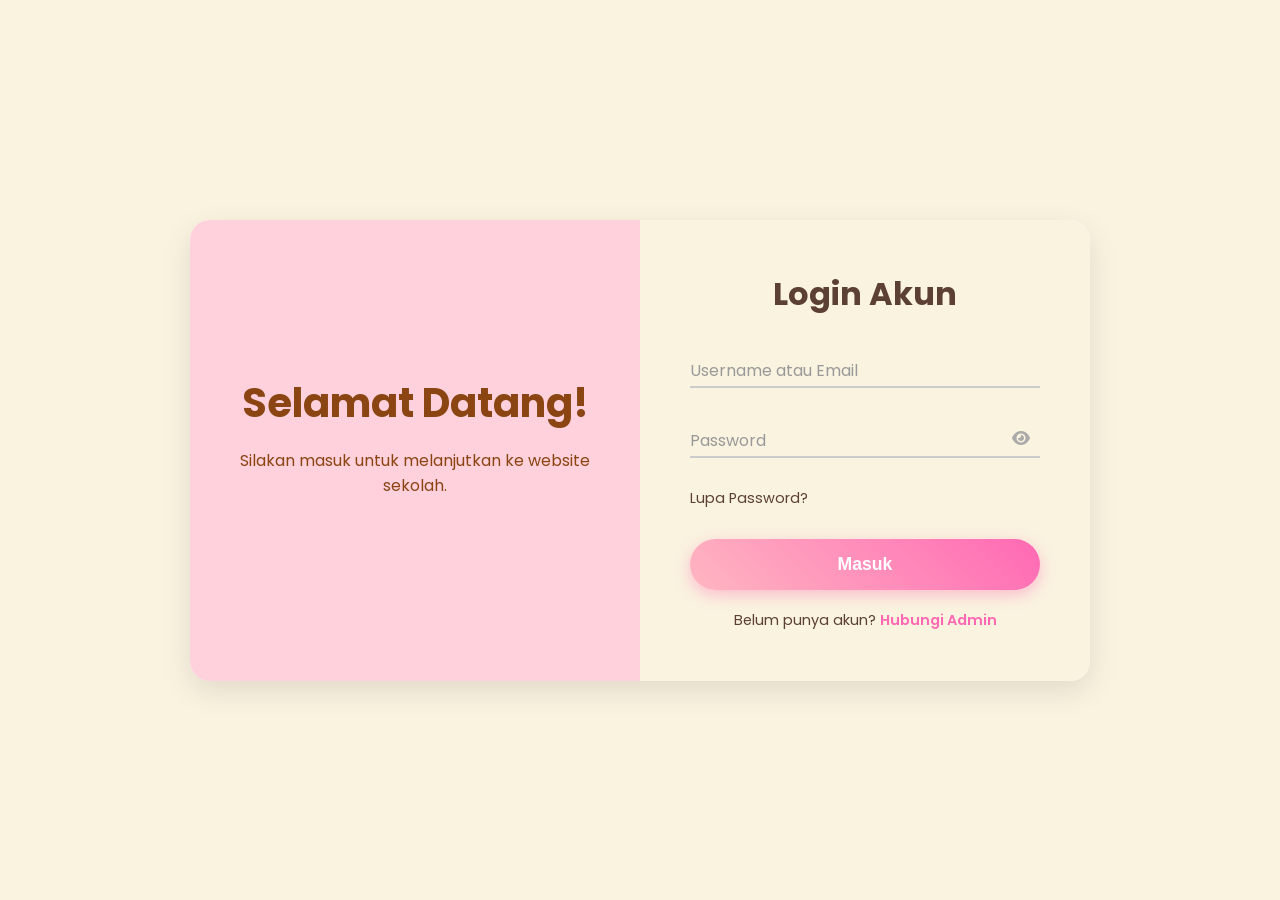
==== commit 24de75b6: "Update index.html" ====
--- a/index.html
+++ b/index.html
@@ -13,7 +13,7 @@
     <div class="login-container">
         <div class="info-side">
             <h1>Selamat Datang!</h1>
-            <p>Portal Siswa & Guru. Silakan masuk untuk melanjutkan.</p>
+            <p>Silakan masuk untuk melanjutkan ke website sekolah.</p>
         </div>
         <div class="form-side">
             <form action="beranda.html">
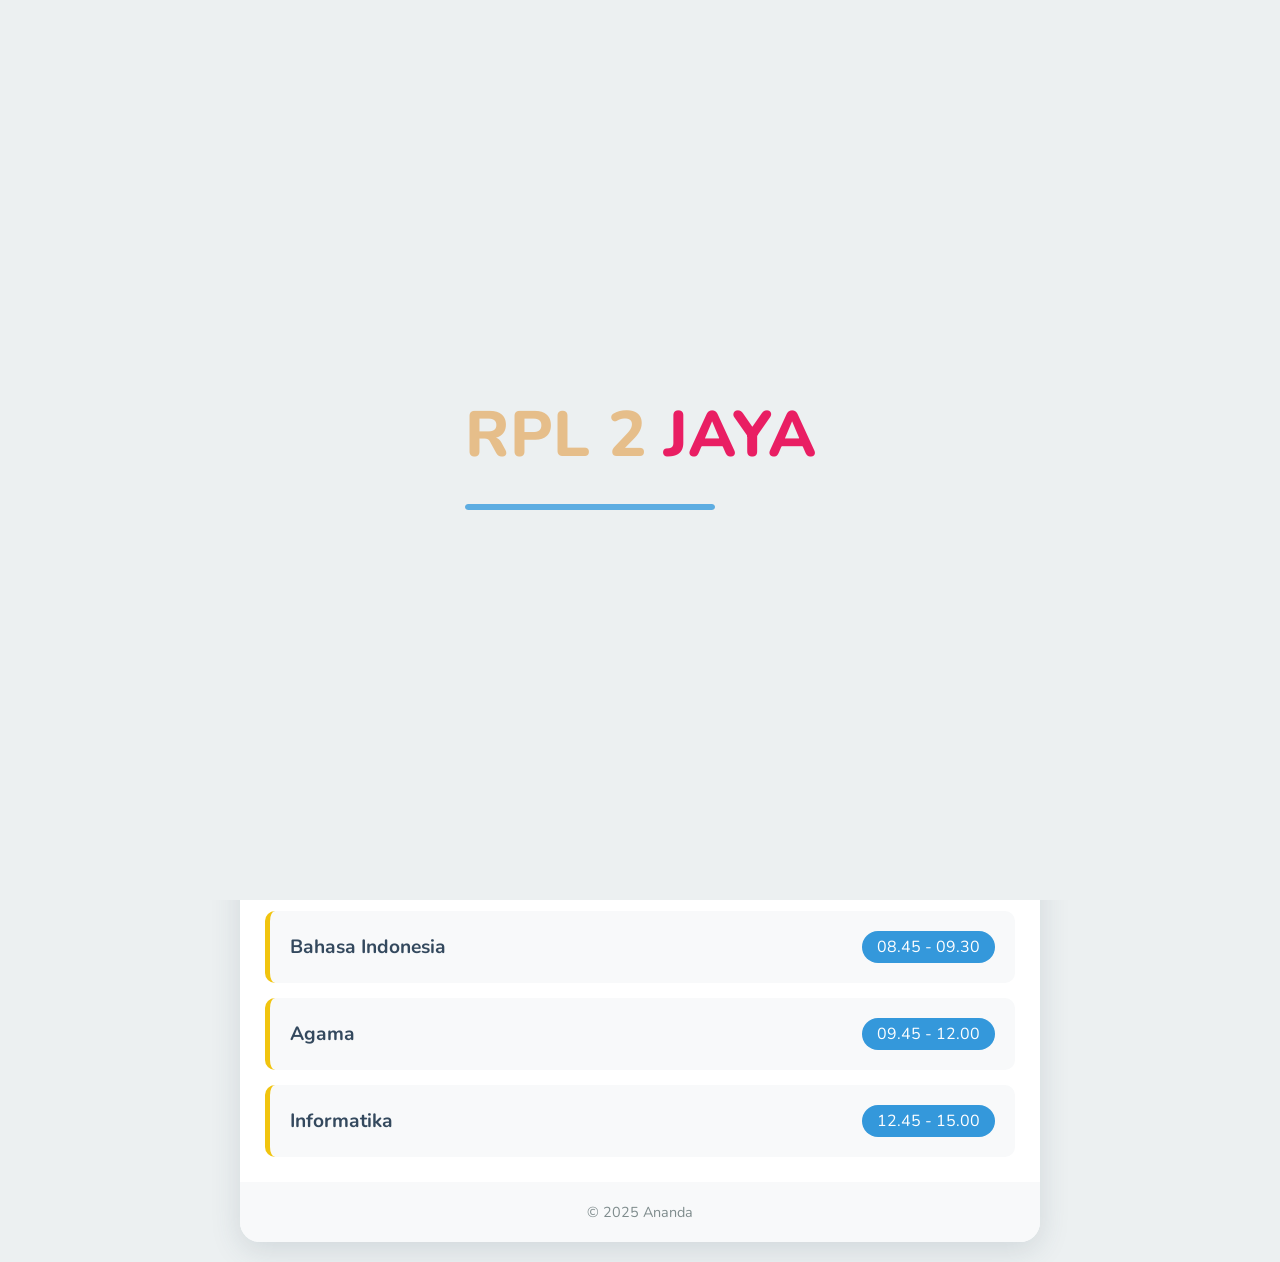
==== commit c535cfc3: "Update index.html" ====
--- a/index.html
+++ b/index.html
@@ -3,43 +3,1335 @@
 <head>
     <meta charset="UTF-8">
     <meta name="viewport" content="width=device-width, initial-scale=1.0">
-    <title>Login | Website Sekolah</title>
-    <link rel="stylesheet" href="https://cdnjs.cloudflare.com/ajax/libs/font-awesome/6.4.2/css/all.min.css">
-    <link href="https://fonts.googleapis.com/css2?family=Poppins:wght@400;500;600;700&display=swap" rel="stylesheet">
-    <link rel="stylesheet" href="style.css">
-    <link rel="stylesheet" href="login-style.css"> 
-</head>
+    <title>Jadwal & Biodata Kelas X RPL-2</title>
+
+    <link rel="preconnect" href="https://fonts.googleapis.com">
+    <link rel="preconnect" href="https://fonts.gstatic.com" crossorigin>
+    <link href="https://fonts.googleapis.com/css2?family=Nunito:wght@400;600;700;800&display=swap" rel="stylesheet">
+
+    <style>
+        /* --- Variables & Global Styles --- */
+        :root {
+            --biru-cerah: #3498db;
+            --kuning-cerah: #f1c40f;
+            --merah-cerah: #e74c3c;
+            --putih: #ffffff;
+            --hitam: #2c3e50;
+            --latar-belakang: #ecf0f1;
+            --teks: #34495e;
+            --teks-abu: #7f8c8d;
+            --transisi-cepat: all 0.3s cubic-bezier(0.25, 0.8, 0.25, 1);
+            --biru-langit-terang: #5dade2;
+            --pink-cerah: #e91e63;
+            --kuning-langsat: #e6be8a;
+            
+            /* Warna baru untuk teks seragam agar terbaca */
+            --kuning-emas-terbaca: #B8860B; 
+        }
+
+        * {
+            margin: 0;
+            padding: 0;
+            box-sizing: border-box;
+        }
+
+        body {
+            font-family: 'Nunito', sans-serif;
+            background-color: var(--latar-belakang);
+            color: var(--teks);
+        }
+
+        /* --- Preloader --- */
+        #preloader {
+            position: fixed;
+            top: 0;
+            left: 0;
+            width: 100%;
+            height: 100%;
+            background-color: var(--latar-belakang);
+            display: flex;
+            justify-content: center;
+            align-items: center;
+            z-index: 9999;
+            transition: opacity 0.8s ease-out, visibility 0.8s ease-out;
+        }
+
+        .preloader-content {
+            text-align: center;
+            animation: fadeIn 0.8s ease-out;
+        }
+
+        .loader-title {
+            font-size: 4rem;
+            font-weight: 800;
+            color: var(--kuning-langsat);
+            margin-bottom: 25px;
+            animation: pulse 2s infinite ease-in-out;
+        }
+
+        .loader-title .jaya-text {
+            color: var(--pink-cerah);
+            animation: glowJaya 2.5s infinite alternate;
+        }
+
+        .loader-bar {
+            width: 250px;
+            height: 6px;
+            background-color: #dcdde1;
+            border-radius: 3px;
+            overflow: hidden;
+        }
+
+        .loader-progress {
+            width: 0%;
+            height: 100%;
+            background-color: var(--biru-langit-terang);
+            border-radius: 3px;
+            animation: loadingAnimation 2.5s ease-out forwards;
+        }
+
+        #preloader.hidden {
+            opacity: 0;
+            visibility: hidden;
+        }
+
+        /* --- Main Layout & Containers --- */
+        .container-wrapper {
+            display: flex;
+            justify-content: center;
+            align-items: flex-start;
+            min-height: 100vh;
+            padding: 20px;
+        }
+
+        .schedule-container {
+            width: 100%;
+            max-width: 800px;
+            background-color: var(--putih);
+            border-radius: 20px;
+            box-shadow: 0 8px 30px rgba(52, 73, 94, 0.15);
+            overflow: hidden;
+        }
+
+        header {
+            background-color: var(--biru-cerah);
+            padding: 25px;
+            text-align: center;
+        }
+
+        header h1 {
+            font-size: 2.5rem;
+            color: var(--putih);
+            font-weight: 800;
+        }
+
+        footer {
+            text-align: center;
+            padding: 20px;
+            font-size: 0.9rem;
+            color: var(--teks-abu);
+            background-color: #f8f9fa;
+        }
+
+        /* --- Controls & Filters --- */
+        .controls {
+            padding: 20px;
+            border-bottom: 1px solid #e0e0e0;
+        }
+
+        .view-filter {
+            display: flex;
+            justify-content: center;
+            flex-wrap: wrap;
+            margin-bottom: 15px;
+        }
+
+        .view-btn {
+            background-color: var(--putih);
+            border: 2px solid var(--biru-cerah);
+            color: var(--biru-cerah);
+            padding: 10px 20px;
+            margin: 5px;
+            border-radius: 50px;
+            cursor: pointer;
+            font-size: 1rem;
+            font-weight: 700;
+            transition: var(--transisi-cepat);
+        }
+
+        .view-btn:hover {
+            background-color: var(--kuning-cerah);
+            color: var(--teks);
+            border-color: var(--kuning-cerah);
+        }
+
+        .view-btn.active {
+            background-color: var(--biru-cerah);
+            color: var(--putih);
+            box-shadow: 0 4px 10px rgba(52, 152, 219, 0.4);
+        }
+
+        .day-filter {
+            display: flex;
+            justify-content: center;
+            flex-wrap: wrap;
+        }
+
+        .day-btn {
+            background-color: var(--putih);
+            border: 2px solid var(--biru-cerah);
+            color: var(--biru-cerah);
+            padding: 10px 20px;
+            margin: 5px;
+            border-radius: 50px;
+            cursor: pointer;
+            font-size: 0.9rem;
+            font-weight: 700;
+            transition: var(--transisi-cepat);
+        }
+
+        .day-btn:hover {
+            background-color: var(--kuning-cerah);
+            color: var(--teks);
+            border-color: var(--kuning-cerah);
+            transform: translateY(-3px);
+        }
+
+        .day-btn.active {
+            background-color: var(--biru-cerah);
+            color: var(--putih);
+            box-shadow: 0 4px 10px rgba(52, 152, 219, 0.4);
+        }
+
+        /* --- Page & Content Display --- */
+        #jadwal-controls {
+            display: block;
+        }
+
+        .page-content {
+            display: none;
+            animation: slideUp 0.5s ease-out;
+        }
+
+        .page-content.active {
+            display: block;
+        }
+
+        .info-display {
+            padding-top: 15px;
+            text-align: center;
+            font-size: 1.1rem;
+            color: var(--teks);
+            font-weight: 700;
+        }
+
+        .info-display strong {
+            color: var(--biru-cerah);
+        }
+        
+        /* === MODIFIKASI CSS UNTUK SERAGAM === */
+                /* === MODIFIKASI CSS UNTUK SERAGAM === */
+        .uniform-display {
+            padding: 10px 20px 0 20px;
+            text-align: center;
+            font-size: 1.15rem; /* Diperbesar */
+            line-height: 1.6;
+            color: var(--teks);
+            font-weight: 600;
+            margin-top: 5px;
+        }
+
+        .uniform-label {
+            font-weight: 800; /* Bold label */
+            color: var(--teks); /* Warna teks standar */
+        }
+
+        .uniform-desc {
+            font-weight: 800; /* Bold */
+            text-decoration: underline;
+            text-decoration-color: #000000; /* Warna underline hitam pekat */
+            text-decoration-thickness: 2px;
+            color: var(--kuning-langsat); 
+        }
+
+        .uniform-special {
+            font-weight: 700;
+            color: var(--merah-cerah);
+            margin-top: 5px;
+            display: inline-block;
+            font-size: 1.05rem; /* Sedikit lebih kecil */
+        }
+
+
+        
+
+
+        /* --- Class Info Section (Wali Kelas & Photo) --- */
+        .class-info-container {
+            display: flex;
+            flex-direction: column;
+            align-items: center;
+            gap: 20px;
+            margin-bottom: 20px;
+            opacity: 0;
+            animation: slideDownFadeIn 0.8s ease-out 0.3s forwards;
+        }
+
+        .wali-kelas-card {
+            display: flex;
+            align-items: center;
+            gap: 20px;
+            background-color: #f8f9fa;
+            padding: 15px;
+            border-radius: 15px;
+            border: 1px solid #e0e0e0;
+        }
+
+        .wali-kelas-card img {
+            width: 80px;
+            height: 80px;
+            border-radius: 50%;
+            border: 3px solid var(--biru-cerah);
+            object-fit: cover;
+        }
+
+        .wali-kelas-details .wali-kelas-name {
+            font-size: 1.5rem;
+            font-weight: 800;
+            color: var(--teks);
+        }
+
+        .wali-kelas-details .wali-kelas-title {
+            font-size: 1rem;
+            color: var(--teks-abu);
+        }
+
+        .class-photo {
+            width: 100%;
+            max-width: 500px;
+            border-radius: 10px;
+            box-shadow: 0 4px 15px rgba(0, 0, 0, 0.1);
+        }
+
+        /* --- Schedule Section --- */
+        .schedule-day {
+            display: none;
+            grid-template-columns: 1fr;
+            gap: 15px;
+            padding: 25px;
+        }
+
+        .schedule-day.active {
+            display: grid;
+        }
+
+        .subject-card {
+            display: grid;
+            grid-template-rows: auto 0fr;
+            background-color: #f8f9fa;
+            padding: 20px;
+            border-radius: 10px;
+            border-left: 5px solid var(--kuning-cerah);
+            transition: grid-template-rows 0.4s ease-out;
+            will-change: transform;
+        }
+
+        .subject-card.active {
+            grid-template-rows: auto 1fr;
+        }
+
+        .subject-details {
+            display: flex;
+            justify-content: space-between;
+            align-items: center;
+            flex-wrap: wrap;
+            gap: 10px;
+            cursor: pointer;
+        }
+
+        .subject-details .subject-name {
+            font-size: 1.2rem;
+            font-weight: 700;
+        }
+
+        .subject-details .subject-time {
+            flex-shrink: 0;
+            background-color: var(--biru-cerah);
+            padding: 5px 15px;
+            border-radius: 20px;
+            color: var(--putih);
+            font-size: 1rem;
+        }
+
+        .card-extra-content {
+            overflow: hidden;
+            opacity: 0;
+            transition: opacity 0.3s ease-out 0.1s;
+        }
+
+        .subject-card.active .card-extra-content {
+            opacity: 1;
+            padding-top: 15px;
+        }
+
+        .teacher-info {
+            display: flex;
+            align-items: center;
+            gap: 15px;
+            padding-bottom: 15px;
+            border-bottom: 1px solid #e0e0e0;
+        }
+
+        .teacher-info img {
+            width: 50px;
+            height: 50px;
+            border-radius: 50%;
+            object-fit: cover;
+        }
+
+        .teacher-info .teacher-name {
+            font-size: 1.1rem;
+            font-weight: 700;
+        }
+
+        /* --- Task Section --- */
+        .subject-task-area {
+            margin-top: 15px;
+            background-color: #fdfdfd;
+            border-radius: 8px;
+            padding: 15px;
+        }
+
+        .subject-task-area h3 {
+            margin-bottom: 15px;
+            font-size: 1.2rem;
+            text-align: center;
+        }
+
+        .task-list-inner {
+            list-style: none;
+            padding: 0;
+        }
+
+        .task-item-inner {
+            background-color: #fff;
+            padding: 12px;
+            border-radius: 8px;
+            margin-bottom: 10px;
+            border: 1px solid #eee;
+            overflow: hidden;
+        }
+
+        .task-header {
+            display: flex;
+            justify-content: space-between;
+            align-items: center;
+            cursor: pointer;
+        }
+
+        .task-title {
+            flex-grow: 1;
+            font-weight: 600;
+            color: var(--biru-cerah);
+        }
+
+        .task-duedate {
+            margin-top: 4px;
+            font-size: 0.8rem;
+            font-weight: 600;
+            color: var(--teks-abu);
+        }
+
+        .task-description {
+            max-height: 0;
+            overflow: hidden;
+            opacity: 0;
+            font-size: 0.9rem;
+            color: var(--teks-abu);
+            padding-left: 5px;
+            margin-left: 2px;
+            border-left: 3px solid var(--latar-belakang);
+            transition: all 0.4s ease-in-out;
+        }
+
+        .task-item-inner.expanded .task-description {
+            max-height: 100px;
+            opacity: 1;
+            margin-top: 8px;
+            padding-top: 8px;
+            border-top: 1px dashed #eee;
+        }
+
+        /* --- Biodata Section --- */
+        #biodata {
+            padding: 25px;
+        }
+
+        #biodata h2 {
+            margin-bottom: 20px;
+            text-align: center;
+            font-size: 2rem;
+            color: var(--biru-cerah);
+        }
+
+        .vision-mission {
+            background-color: #f8f9fa;
+            border-left: 5px solid var(--biru-cerah);
+            padding: 20px;
+            border-radius: 10px;
+            margin-bottom: 30px;
+        }
+
+        .vision-mission h3 {
+            font-size: 1.5rem;
+            margin-bottom: 10px;
+        }
+
+        .vision-mission p {
+            font-size: 1rem;
+            line-height: 1.6;
+            color: var(--teks-abu);
+        }
+
+        .student-list {
+            list-style: none;
+            padding: 0;
+        }
+
+        .student-item {
+            display: grid;
+            grid-template-rows: auto 0fr;
+            background-color: #f8f9fa;
+            border-radius: 10px;
+            margin-bottom: 10px;
+            transition: grid-template-rows 0.4s ease-out;
+        }
+
+        .student-item.active {
+            grid-template-rows: auto 1fr;
+        }
+
+        .student-header {
+            display: flex;
+            justify-content: space-between;
+            align-items: center;
+            padding: 15px 20px;
+            cursor: pointer;
+            font-weight: 600;
+        }
+
+        .student-gender {
+            padding: 4px 8px;
+            border-radius: 5px;
+            font-size: 0.9rem;
+            font-weight: 700;
+            color: var(--putih);
+        }
+
+        .gender-l {
+            background-color: var(--biru-cerah);
+        }
+
+        .gender-p {
+            background-color: var(--merah-cerah);
+        }
+
+        .student-details-content {
+            overflow: hidden;
+            opacity: 0;
+            padding: 0 20px;
+            transition: opacity 0.3s ease-out 0.1s, padding 0.4s ease-out;
+        }
+
+        .student-item.active .student-details-content {
+            opacity: 1;
+            padding: 15px 20px;
+            border-top: 1px solid #eee;
+        }
+
+        .student-info {
+            display: grid;
+            grid-template-columns: 100px 1fr;
+            gap: 20px;
+            align-items: center;
+            margin-bottom: 15px;
+        }
+
+        .student-info img {
+            width: 100px;
+            height: 100px;
+            border-radius: 50%;
+            object-fit: cover;
+        }
+
+        .student-contact p {
+            margin: 5px 0;
+            font-size: 0.9rem;
+        }
+
+        .student-contact strong {
+            color: var(--teks);
+        }
+
+        .privacy-disclaimer {
+            padding: 8px;
+            margin-bottom: 15px;
+            border-radius: 5px;
+            background-color: var(--latar-belakang);
+            font-size: 0.8rem;
+            color: var(--teks-abu);
+            font-style: italic;
+            text-align: center;
+        }
+
+        .student-map iframe {
+            width: 100%;
+            height: 250px;
+            border: 0;
+            border-radius: 8px;
+        }
+
+        /* --- Modal & Floating Action Button --- */
+        #global-add-task-btn {
+            position: fixed;
+            bottom: 25px;
+            right: 25px;
+            z-index: 1000;
+            width: 60px;
+            height: 60px;
+            display: flex;
+            justify-content: center;
+            align-items: center;
+            background-color: var(--biru-cerah);
+            color: var(--putih);
+            border: 3px solid transparent;
+            border-radius: 50%;
+            font-size: 1.5rem;
+            cursor: pointer;
+            box-shadow: 0 4px 15px rgba(0, 0, 0, 0.2);
+            animation: rgb-glow 4s linear infinite;
+        }
+
+        .modal {
+            display: none;
+            position: fixed;
+            z-index: 2000;
+            left: 0;
+            top: 0;
+            width: 100%;
+            height: 100%;
+            overflow: auto;
+            background-color: rgba(0, 0, 0, 0.5);
+            animation: fadeIn 0.3s;
+        }
+
+        .modal-content {
+            position: relative;
+            background-color: #fefefe;
+            margin: 10% auto;
+            padding: 20px;
+            border: 1px solid #888;
+            border-radius: 10px;
+            width: 90%;
+            max-width: 500px;
+        }
+
+        .close-btn {
+            position: absolute;
+            top: 10px;
+            right: 20px;
+            color: #aaa;
+            font-size: 28px;
+            font-weight: 700;
+            cursor: pointer;
+        }
+
+        .modal-content h2 {
+            margin-bottom: 20px;
+            text-align: center;
+        }
+
+        .modal-task-list-container {
+            margin-top: 25px;
+            padding-top: 15px;
+            border-top: 1px solid #eee;
+        }
+
+        .modal-task-list-container h3 {
+            margin-bottom: 10px;
+            font-size: 1.1rem;
+            color: var(--teks-abu);
+            text-align: center;
+        }
+
+        #modal-task-list {
+            list-style: none;
+            padding: 0;
+            max-height: 200px;
+            overflow-y: auto;
+        }
+
+        .modal-task-item {
+            display: flex;
+            justify-content: space-between;
+            align-items: center;
+            gap: 10px;
+            background-color: #f9f9f9;
+            padding: 10px;
+            border-radius: 6px;
+            margin-bottom: 8px;
+            border: 1px solid #f0f0f0;
+        }
+
+        .modal-task-item span {
+            flex-grow: 1;
+            font-size: 0.9rem;
+        }
+
+        .modal-delete-btn {
+            background-color: var(--merah-cerah);
+            color: var(--putih);
+            border: none;
+            padding: 6px 10px;
+            border-radius: 5px;
+            cursor: pointer;
+            font-size: 0.8rem;
+            font-weight: 700;
+            transition: background-color 0.2s;
+        }
+
+        .modal-delete-btn:hover {
+            background-color: #c0392b;
+        }
+
+        /* --- Forms --- */
+        .add-task-form {
+            display: flex;
+            flex-direction: column;
+            gap: 8px;
+        }
+
+        .add-task-form input,
+        .add-task-form select,
+        .add-task-form textarea {
+            width: 100%;
+            padding: 10px 12px;
+            border-radius: 6px;
+            border: 1px solid #ccc;
+            font-size: 0.9rem;
+            font-family: 'Nunito', sans-serif;
+            transition: all 0.2s;
+        }
+
+        .add-task-form textarea {
+            min-height: 50px;
+            resize: vertical;
+        }
+
+        .add-task-form input:focus,
+        .add-task-form select:focus,
+        .add-task-form textarea:focus {
+            outline: none;
+            border-color: var(--biru-cerah);
+            box-shadow: 0 0 0 3px rgba(52, 152, 219, 0.2);
+        }
+
+        .add-task-btn {
+            background-color: var(--biru-cerah);
+            color: var(--putih);
+            border: none;
+            padding: 10px 15px;
+            border-radius: 6px;
+            font-weight: 700;
+            font-size: 1rem;
+            cursor: pointer;
+            transition: background-color 0.2s;
+        }
+
+        .add-task-btn:hover {
+            background-color: #2980b9;
+        }
+
+        /* --- Animations --- */
+        @keyframes loadingAnimation {
+            from { width: 0%; }
+            to { width: 100%; }
+        }
+
+        @keyframes pulse {
+            0% { transform: scale(1); }
+            50% { transform: scale(1.05); }
+            100% { transform: scale(1); }
+        }
+
+        @keyframes glowJaya {
+            from { text-shadow: 0 0 5px rgba(255, 255, 255, 0.7), 0 0 10px var(--pink-cerah); }
+            to { text-shadow: 0 0 10px rgba(255, 255, 255, 0.7), 0 0 20px var(--pink-cerah); }
+        }
+
+        @keyframes slideUp {
+            from {
+                opacity: 0;
+                transform: translateY(20px);
+            }
+            to {
+                opacity: 1;
+                transform: translateY(0);
+            }
+        }
+
+        @keyframes slideDownFadeIn {
+            from {
+                opacity: 0;
+                transform: translateY(-30px);
+            }
+            to {
+                opacity: 1;
+                transform: translateY(0);
+            }
+        }
+
+        @keyframes fadeIn {
+            from { opacity: 0; }
+            to { opacity: 1; }
+        }
+
+        @keyframes rgb-glow {
+            0% { border-color: var(--merah-cerah); }
+            17% { border-color: var(--kuning-cerah); }
+            34% { border-color: var(--putih); }
+            51% { border-color: var(--biru-cerah); }
+            68% { border-color: var(--hitam); }
+            85% { border-color: var(--kuning-cerah); }
+            100% { border-color: var(--merah-cerah); }
+        }
+    </style>
+    </head>
 <body>
-    <div class="login-container">
-        <div class="info-side">
-            <h1>Selamat Datang!</h1>
-            <p>Silakan masuk untuk melanjutkan ke website sekolah.</p>
-        </div>
-        <div class="form-side">
-            <form action="beranda.html">
-                <h2>Login Akun</h2>
-                <div class="input-group">
-                    <input type="text" id="username" class="input-field" required>
-                    <label for="username" class="input-label">Username atau Email</label>
-                </div>
-                <div class="input-group">
-                    <input type="password" id="password" class="input-field" required>
-                    <label for="password" class="input-label">Password</label>
-                    <i class="fa-solid fa-eye password-toggle" id="togglePassword"></i>
-                </div>
-                <div class="options"><a href="#">Lupa Password?</a></div>
-                <button type="submit" class="btn-login">Masuk</button>
-                <p class="register-link">Belum punya akun? <a href="#">Hubungi Admin</a></p>
-            </form>
+
+    <div id="preloader">
+        <div class="preloader-content">
+            <h1 class="loader-title">RPL 2 <span class="jaya-text">JAYA</span></h1>
+            <div class="loader-bar">
+                <div class="loader-progress"></div>
+            </div>
         </div>
     </div>
+
+    <div class="container-wrapper">
+        <div class="schedule-container">
+            <header>
+                <h1>Jadwal & Biodata X RPL-2</h1>
+            </header>
+
+            <div class="controls">
+                <div class="view-filter">
+                    <button class="view-btn active" data-view="jadwal">Jadwal Pelajaran</button>
+                    <button class="view-btn" data-view="biodata">Biodata Kelas</button>
+                </div>
+                <div id="jadwal-controls">
+                    <div class="class-info-container">
+                        <div class="wali-kelas-card">
+                            <img src="ibu entin.jpg" alt="Foto Wali Kelas Bu Entin">
+                            <div class="wali-kelas-details">
+                                <div class="wali-kelas-name">Bu Entin</div>
+                                <div class="wali-kelas-title">Wali Kelas</div>
+                            </div>
+                        </div>
+                        <img class="class-photo" src="sekelas.jpg" alt="Foto Kelas X RPL-2">
+                    </div>
+                    <div class="day-filter">
+                        <button class="day-btn" data-day="senin">Senin</button>
+                        <button class="day-btn" data-day="selasa">Selasa</button>
+                        <button class="day-btn" data-day="rabu">Rabu</button>
+                        <button class="day-btn" data-day="kamis">Kamis</button>
+                        <button class="day-btn" data-day="jumat">Jumat</button>
+                    </div>
+                    
+                    <div class="info-display"></div>
+                    <div class="uniform-display"></div>
+                    
+                </div>
+            </div>
+
+            <main id="jadwal" class="page-content active">
+                <div id="senin" class="schedule-day"></div>
+                <div id="selasa" class="schedule-day"></div>
+                <div id="rabu" class="schedule-day"></div>
+                <div id="kamis" class="schedule-day"></div>
+                <div id="jumat" class="schedule-day"></div>
+            </main>
+
+            <section id="biodata" class="page-content">
+                <h2>Biodata Kelas X RPL-2</h2>
+                <div class="vision-mission">
+                    <h3>Visi</h3>
+                    <p>Menjadi kelas yang unggul dalam prestasi, solid dalam kebersamaan, dan kreatif dalam berkarya, berlandaskan iman dan takwa.</p>
+                    <br>
+                    <h3>Misi</h3>
+                    <p>
+                        1. Meningkatkan prestasi akademik dan non-akademik melalui belajar bersama.<br>
+                        2. Membangun rasa kekeluargaan dan solidaritas yang tinggi antar siswa.<br>
+                        3. Mengembangkan kreativitas siswa di bidang teknologi dan seni.
+                    </p>
+                </div>
+                <h3>Daftar Siswa</h3>
+                <ol class="student-list"></ol>
+            </section>
+            
+            <footer> © 2025 Ananda </footer>
+        </div>
+    </div>
+    
+    <button id="global-add-task-btn" title="Tambah/Hapus Tugas">✏️</button>
+
+    <div id="task-modal" class="modal">
+        <div class="modal-content">
+            <span class="close-btn">×</span>
+            <h2>Tambah/Hapus Tugas</h2>
+            <form id="global-task-form" class="add-task-form">
+                <input type="text" id="modal-task-title" placeholder="Judul Tugas..." required>
+                <textarea id="modal-task-desc" placeholder="Deskripsi lengkap tugas..."></textarea>
+                <select id="modal-task-day" required>
+                    <option value="" disabled selected>Pilih Hari...</option>
+                    <option value="senin">Senin</option>
+                    <option value="selasa">Selasa</option>
+                    <option value="rabu">Rabu</option>
+                    <option value="kamis">Kamis</option>
+                    <option value="jumat">Jumat</option>
+                </select>
+                <select id="modal-task-subject" required>
+                    <option value="" disabled selected>Pilih Mata Pelajaran...</option>
+                </select>
+                <input type="date" id="modal-task-duedate" required>
+                <button type="submit" class="add-task-btn">Simpan Tugas Baru</button>
+            </form>
+            <div class="modal-task-list-container">
+                <h3>Hapus Tugas yang Sudah Selesai</h3>
+                <ul id="modal-task-list"></ul>
+            </div>
+        </div>
+    </div>
+
     <script>
-        document.getElementById('togglePassword').addEventListener('click', function () {
-            const password = document.getElementById('password');
-            const type = password.getAttribute('type') === 'password' ? 'text' : 'password';
-            password.setAttribute('type', type);
-            this.classList.toggle('fa-eye-slash');
+        document.addEventListener('DOMContentLoaded', () => {
+            // --- DATA ---
+            const studentData = [
+                { name: "ALVARO DANIEST FERSON SITANGGANG", gender: "L", phone: "0812-XXXX-1001", address: "Jl. Cendrawasih No. 1", dob: "10 Januari 2008", hobby: "Bermain Futsal", ambition: "Software Engineer", motto: "Lakukan yang terbaik!", photo: "https://placehold.co/150x150/3498db/ffffff?text=AD", mapUrl: "https://maps.google.com/maps?q=Jalan%20Cendrawasih%201%20Jakarta&t=&z=13&ie=UTF8&iwloc=&output=embed" },
+                { name: "ANANDA RACHMATU OKTASURYA", gender: "L", phone: "0812-XXXX-1002", address: "Jl. Merpati No. 2", dob: "15 Februari 2008", hobby: "Membaca Komik", ambition: "Web Developer", motto: "Terus belajar.", photo: "https://placehold.co/150x150/e74c3c/ffffff?text=AR", mapUrl: "https://maps.google.com/maps?q=Jalan%20Merpati%202%20Jakarta&t=&z=13&ie=UTF8&iwloc=&output=embed" },
+                { name: "ANISA NABIL ALWAN", gender: "P", phone: "085810778328", address: "Jl.Hias No 42 Rt 01 Rw 01 kecamatan makasar pinang ranti", dob: "22 Oktober 2009", hobby: "Berolahraga", ambition: "UI/UX Designer", motto: "Design is not just what it looks like, but how it works.", photo: "nisa.jpg", mapUrl: "https://maps.google.com/maps?q=Jalan%20Garuda%204%20Jakarta&t=&z=13&ie=UTF8&iwloc=&output=embed" },
+                { name: "BILLY AZKA BADRIKA", gender: "L", phone: "0812-XXXX-1005", address: "Jl. Rajawali No. 5", dob: "10 Mei 2008", hobby: "Menggambar", ambition: "Illustrator", motto: "Kreativitas tanpa batas.", photo: "https://placehold.co/150x150/f1c40f/34495e?text=BA", mapUrl: "https://maps.google.com/maps?q=Jalan%20Rajawali%205%20Jakarta&t=&z=13&ie=UTF8&iwloc=&output=embed" },
+                { name: "BRYAN JONATHAN SAMOSIR", gender: "L", phone: "0813-XXXX-1006", address: "Jl. Kenari No. 6", dob: "1 Juni 2008", hobby: "Menyanyi", ambition: "Penyanyi", motto: "Suara adalah anugerah.", photo: "https://placehold.co/150x150/1abc9c/ffffff?text=BJ", mapUrl: "https://maps.google.com/maps?q=Jalan%20Kenari%206%20Jakarta&t=&z=13&ie=UTF8&iwloc=&output=embed" },
+                { name: "DANIEL DAVIANO MARIDOLU", gender: "L", phone: "0812-XXXX-1007", address: "Jl. Nuri No. 7", dob: "7 Juli 2008", hobby: "Basket", ambition: "Atlet", motto: "Kerja keras mengalahkan bakat.", photo: "https://placehold.co/150x150/e67e22/ffffff?text=DD", mapUrl: "https://maps.google.com/maps?q=Jalan%20Nuri%207%20Jakarta&t=&z=13&ie=UTF8&iwloc=&output=embed" },
+                { name: "DAVINO REUVEN SETIAWAN", gender: "L", phone: "0812-XXXX-1008", address: "Jl. Pipit No. 8", dob: "18 Agustus 2008", hobby: "Fotografi", ambition: "Fotografer", motto: "Abadikan momen.", photo: "https://placehold.co/150x150/34495e/ffffff?text=DR", mapUrl: "https://maps.google.com/maps?q=Jalan%20Pipit%208%20Jakarta&t=&z=13&ie=UTF8&iwloc=&output=embed" },
+                { name: "EGLATIN LEGI PANGESTU", gender: "L", phone: "0813-XXXX-1009", address: "Jl. Pelikan No. 9", dob: "25 September 2008", hobby: "Melukis", ambition: "Seniman", motto: "Hidup penuh warna.", photo: "https://placehold.co/150x150/c0392b/ffffff?text=EL", mapUrl: "https://maps.google.com/maps?q=Jalan%20Pelikan%209%20Jakarta&t=&z=13&ie=UTF8&iwloc=&output=embed" },
+                { name: "FAIZ AZZAM ZAKARIA", gender: "L", phone: "0812-XXXX-1010", address: "Jl. Cendana No. 10", dob: "30 Oktober 2008", hobby: "Coding", ambition: "AI Specialist", motto: "Logic is beautiful.", photo: "https://placehold.co/150x150/8e44ad/ffffff?text=FA", mapUrl: "https://maps.google.com/maps?q=Jalan%20Cendana%2010%20Jakarta&t=&z=13&ie=UTF8&iwloc=&output=embed" },
+                { name: "FARRAS ABIL", gender: "L", phone: "0812-XXXX-1011", address: "Jl. Mahoni No. 11", dob: "11 November 2008", hobby: "Badminton", ambition: "Pengusaha", motto: "Muda berkarya.", photo: "https://placehold.co/150x150/27ae60/ffffff?text=FN", mapUrl: "https://maps.google.com/maps?q=Jalan%20Mahoni%2011%20Jakarta&t=&z=13&ie=UTF8&iwloc=&output=embed" },
+                { name: "FIKRI HAIKAL", gender: "L", phone: "0812-XXXX-1012", address: "Jl. Jati No. 12", dob: "12 Desember 2008", hobby: "Sepak Bola", ambition: "Pemain Bola", motto: "Gocekan maut.", photo: "https://placehold.co/150x150/2980b9/ffffff?text=FH", mapUrl: "https://maps.google.com/maps?q=Jalan%20Jati%2012%20Jakarta&t=&z=13&ie=UTF8&iwloc=&output=embed" },
+                { name: "FRENLY OBAMA", gender: "L", phone: "0812-XXXX-1013", address: "Jl. Akasia No. 13", dob: "13 Januari 2009", hobby: "Mendengarkan Musik", ambition: "Produser Musik", motto: "Musik adalah hidup.", photo: "https://placehold.co/150x150/d35400/ffffff?text=FO", mapUrl: "https://maps.google.com/maps?q=Jalan%20Akasia%2013%20Jakarta&t=&z=13&ie=UTF8&iwloc=&output=embed" },
+                { name: "GENDIS SAFFANAH TRIDIYANTI", gender: "P", phone: "085810676119", address: "Jl. Letjend soetoyo rt 07 rw 11", dob: "30 Maaret 2010", hobby: "Memasak, Scroll tiktok", ambition: "Psikolog", motto: "Jika orang lain bisa maka saya juga pasti bisa.", photo: "gendis.jpg", mapUrl: "https://maps.google.com/maps?q=Jalan%20Anggrek%2014%20Jakarta&t=&z=13&ie=UTF8&iwloc=&output=embed" },
+                { name: "IKHFAN JUNIO SANJAYA", gender: "L", phone: "0812-XXXX-1015", address: "Jl. Mawar No. 15", dob: "15 Maret 2009", hobby: "Berenang", ambition: "Arsitek", motto: "Membangun masa depan.", photo: "https://placehold.co/150x150/16a085/ffffff?text=IJ", mapUrl: "https://maps.google.com/maps?q=Jalan%20Mawar%2015%20Jakarta&t=&z=13&ie=UTF8&iwloc=&output=embed" },
+                { name: "JIHAN ROSMA TANJUNG", gender: "P", phone: "0812-XXXX-1016", address: "Jl. Melati No. 16", dob: "16 April 2009", hobby: "Naik Gunung", ambition: "Ahli Geologi", motto: "Jelajahi dunia.", photo: "https://placehold.co/150x150/f39c12/ffffff?text=IR", mapUrl: "https://maps.google.com/maps?q=Jalan%20Melati%2016%20Jakarta&t=&z=13&ie=UTF8&iwloc=&output=embed" },
+                { name: "KAREN AURELIA BALAPADANG", gender: "P", phone: "08813923241", address: "Pulogebang indah blok j3 No 14 RT 003 Rw 011 Kecamatan cakung Kota Jakarta timur", dob: "31 Maret 2009", hobby: "Menyanyi", ambition: "Dokter Forensik", motto: "Bukan karena kuatku, tapi karena kasih-nya.", photo: "https://placehold.co/150x150/c0392b/ffffff?text=KA", mapUrl: "https://maps.google.com/maps?q=Jalan%20Tulip%2017%20Jakarta&t=&z=13&ie=UTF8&iwloc=&output=embed" },
+                { name: "LAKSAMANA KENZIE FAΥΖΑ ANDABA", gender: "L", phone: "0882-1442-4127", address: "Jl. H. Juhaman No. 176", dob: "29 April 2010", hobby: "Sport, Photograpy", ambition: "Diplomat", motto: "Kenapa senja itu menyenangkan, kadang ia merah merekah bahagia, kadang ia hitam gelap berduka. Tapi, langit selalu menerima senja apa adanya.", photo: "kenzie.jpg", mapUrl: "https://maps.google.com/maps?q=Jalan%20Dahlia%2018%20Jakarta&t=&z=13&ie=UTF8&iwloc=&output=embed" },
+                { name: "MARVEL ARDANA SAPUTRA DIKA", gender: "L", phone: "0812-XXXX-1019", address: "Jl. Kamboja No. 19", dob: "19 Juli 2009", hobby: "Merakit PC", ambition: "IT Consultant", motto: "Hardware is my passion.", photo: "https://placehold.co/150x150/2980b9/ffffff?text=MA", mapUrl: "https://maps.google.com/maps?q=Jalan%20Kamboja%2019%20Jakarta&t=&z=13&ie=UTF8&iwloc=&output=embed" },
+                { name: "MOHAMMAD RAIS FURQON", gender: "L", phone: "0812-XXXX-1020", address: "Jl. Flamboyan No. 20", dob: "20 Agustus 2009", hobby: "Catur", ambition: "Programmer", motto: "Selalu berpikir 3 langkah ke depan.", photo: "https://placehold.co/150x150/2c3e50/ffffff?text=MR", mapUrl: "https://maps.google.com/maps?q=Jalan%20Flamboyan%2020%20Jakarta&t=&z=13&ie=UTF8&iwloc=&output=embed" },
+                { name: "MOSES KEVIN SAMUEL SIREGAR", gender: "L", phone: "0812-XXXX-1021", address: "Jl. Bougenville No. 21", dob: "21 September 2009", hobby: "Main Gitar", ambition: "Musisi", motto: "Hidup itu rock and roll.", photo: "https://placehold.co/150x150/d35400/ffffff?text=MK", mapUrl: "https://maps.google.com/maps?q=Jalan%20Bougenville%2021%20Jakarta&t=&z=13&ie=UTF8&iwloc=&output=embed" },
+                { name: "MUHAMAD HAFIDZ ALPARIZKI", gender: "L", phone: "0812-XXXX-1022", address: "Jl. Soka No. 22", dob: "22 Oktober 2009", hobby: "Data Science", ambition: "Data Scientist", motto: "Data is the new oil.", photo: "https://placehold.co/150x150/3498db/ffffff?text=MH", mapUrl: "https://maps.google.com/maps?q=Jalan%20Soka%2022%20Jakarta&t=&z=13&ie=UTF8&iwloc=&output=embed" },
+                { name: "MUHAMMAD FAHRI FARISKI", gender: "L", phone: "0812-XXXX-1023", address: "Jl. Asoka No. 23", dob: "23 November 2009", hobby: "Animasi", ambition: "Animator 3D", motto: "Menghidupkan imajinasi.", photo: "https://placehold.co/150x150/e74c3c/ffffff?text=MZ", mapUrl: "https://maps.google.com/maps?q=Jalan%20Asoka%2023%20Jakarta&t=&z=13&ie=UTF8&iwloc=&output=embed" },
+                { name: "NAILA AURA SYIO", gender: "P", phone: "085695837559", address: "Gg. Kamad. No 6 Rt 004 Rw 003 Kel. Lubang Buaya, Kec. Cipayung", dob: "15 November 2009", hobby: "Mendengarkan Lagu", ambition: "PNS", motto: "feminim amidst adversity.", photo: "naila.jpg", mapUrl: "https://maps.google.com/maps?q=Jalan%20Kencana%2024%20Jakarta&t=&z=13&ie=UTF8&iwloc=&output=embed" },
+                { name: "NAOMI SHIZU PUTRI BAFI", gender: "P", phone: "082124283483", address: "Jl. Waru rt 09 rw 03", dob: "21 Oktober 2009", hobby: "Masak, hiking, tracking, gambar", ambition: "Orang sukses", motto: "Berfikir poitif dan percayalah kamu pasti bisa melewati semuanya.", photo: "naomi.jpg", mapUrl: "https://maps.google.com/maps?q=Jalan%20Cempaka%2025%20Jakarta&t=&z=13&ie=UTF8&iwloc=&output=embed" },
+                { name: "OKTA SUGI PERWIRA", gender: "L", phone: "0813-XXXX-1026", address: "Jl. Edelweis No. 26", dob: "26 Februari 2010", hobby: "Volley", ambition: "Dokter", motto: "Membantu sesama.", photo: "https://placehold.co/150x150/f1c40f/34495e?text=OS", mapUrl: "https://maps.google.com/maps?q=Jalan%20Edelweis%2026%20Jakarta&t=&z=13&ie=UTF8&iwloc=&output=embed" },
+                { name: "QIARA ZHAFIRA PUTRI", gender: "P", phone: "085719861323", address: "Jl. Dukuh V, Rt 008/Rw 04 Kelurahan dukuh, kecamatan kramat jati, jakarta timur.", dob: "20 febuari 2010", hobby: "Mendengarkan Musik", ambition: "Ahli cyber security untuk melindungi data dan sistem", motto: "Aku percys, jadi kuat tak harus keras. Cukup jadi tenang, tangguh, dan tetap ceria.", photo: "qiara.jpg", mapUrl: "https://maps.google.com/maps?q=Jalan%20Wijaya%20Kusuma%2027%20Jakarta&t=&z=13&ie=UTF8&iwloc=&output=embed" },
+                { name: "RAFAEL GERRAD RIZQULLAH", gender: "L", phone: "0856-0018-5203", address: "Jl. Kramat 3", dob: "04 Oktober 2009", hobby: "Nonton Film, Nyanyi", ambition: "Psikolog, Produser Film, Jurnalis.", motto: "It always seems impossible until it's done - Nelson Mandela.", photo: "https://placehold.co/150x150/e67e22/ffffff?text=RG", mapUrl: "https://maps.google.com/maps?q=Jalan%20Pattimura%2028%20Jakarta&t=&z=13&ie=UTF8&iwloc=&output=embed" },
+                { name: "RAIHAN DWI SAPUTRA", gender: "L", phone: "0812-XXXX-1029", address: "Jl. Diponegoro No. 29", dob: "29 Mei 2010", hobby: "Belajar Bahasa Baru", ambition: "Diplomat", motto: "Dunia dalam genggaman.", photo: "https://placehold.co/150x150/34495e/ffffff?text=RD", mapUrl: "https://maps.google.com/maps?q=Jalan%20Diponegoro%2029%20Jakarta&t=&z=13&ie=UTF8&iwloc=&output=embed" },
+                { name: "RAYHANY MAULIDYA DZUHRİ", gender: "P", phone: "0813-XXXX-1030", address: "Jl. Sudirman No. 30", dob: "30 Juni 2010", hobby: "Traveling", ambition: "Pilot", motto: "Langit adalah rumahku.", photo: "https://placehold.co/150x150/c0392b/ffffff?text=RM", mapUrl: "https://maps.google.com/maps?q=Jalan%20Sudirman%2030%20Jakarta&t=&z=13&ie=UTF8&iwloc=&output=embed" },
+                { name: "REYZA ARKA SURYATAMA", gender: "L", phone: "0812-XXXX-1031", address: "Jl. Thamrin No. 31", dob: "31 Juli 2010", hobby: "Fisika", ambition: "Ilmuwan", motto: "Mengungkap rahasia alam semesta.", photo: "https://placehold.co/150x150/8e44ad/ffffff?text=RA", mapUrl: "https://maps.google.com/maps?q=Jalan%20Thamrin%2031%20Jakarta&t=&z=13&ie=UTF8&iwloc=&output=embed" },
+                { name: "RIZKY PUTRA PRASETYO", gender: "L", phone: "085781381224", address: "Komplek DEPPEN HBTB, Jln Lentera 1 No 1, sukatani, depok, jawa barat", dob: "9 Oktober 2009", hobby: "Workout", ambition: "Software Enginner", motto: "一天或第一天.", photo: "https://placehold.co/150x150/27ae60/ffffff?text=RP", mapUrl: "https://maps.google.com/maps?q=Jalan%20Gatot%20Subroto%2032%20Jakarta&t=&z=13&ie=UTF8&iwloc=&output=embed" },
+                { name: "SAMUEL PRATAMA AVYUS DJUMARTO", gender: "L", phone: "0812-XXXX-1033", address: "Jl. S. Parman No. 33", dob: "2 September 2010", hobby: "Robotik", ambition: "Robotic Engineer", motto: "Masa depan adalah otomatisasi.", photo: "https://placehold.co/150x150/2980b9/ffffff?text=SP", mapUrl: "https://maps.google.com/maps?q=Jalan%20S.%20Parman%2033%20Jakarta&t=&z=13&ie=UTF8&iwloc=&output=embed" },
+                { name: "SHIFA ARMELIA", gender: "P", phone: "088213204470", address: "Jl.Kelapa gading 1 Rt 04 Rw 01, Kramat jati, jakarta timur", dob: "25 Desember 2010", hobby: "Memasak", ambition: "Dokter", motto: "jangan takut gagal, itu adalah bagian dari kesuksesan.", photo: "https://placehold.co/150x150/d35400/ffffff?text=SA", mapUrl: "https://maps.google.com/maps?q=Jalan%20A.%20Yani%2034%20Jakarta&t=&z=13&ie=UTF8&iwloc=&output=embed" },
+                { name: "TIARA NOVALIA", gender: "P", phone: "088299909609", address: "Jl.Mayjen Sutoyo ", dob: "11 November 2009", hobby: "Nari", ambition: "Dokter", motto: ".", photo: "https://placehold.co/150x150/7f8c8d/ffffff?text=TN", mapUrl: "https://maps.google.com/maps?q=Jalan%20M.T.%20Haryono%2035%20Jakarta&t=&z=13&ie=UTF8&iwloc=&output=embed" },
+                { name: "ZIANKA GADING ", gender: "L", phone: "0812-XXXX-1036", address: "Jl. D.I. Panjaitan No. 36", dob: "5 Desember 2010", hobby: "Sejarah", ambition: "Arkeolog", motto: "Belajar dari masa lalu.", photo: "https://placehold.co/150x150/16a085/ffffff?text=ZG", mapUrl: "https://maps.google.com/maps?q=Jalan%20D.I.%20Panjaitan%2036%20Jakarta&t=&z=13&ie=UTF8&iwloc=&output=embed" }
+            ];
+
+            const teachersData = {
+                'Fajri': { name: 'Bu Fajri', img: 'https://placehold.co/100x100/3498db/ffffff?text=F' },
+                'Fify': { name: 'Bu Fify', img: 'https://placehold.co/100x100/f1c40f/34495e?text=F' },
+                'Ceceh': { name: 'Pak Ceceh', img: 'https://placehold.co/100x100/e74c3c/ffffff?text=C' },
+                'Elvi': { name: 'Bu Elvi', img: 'https://placehold.co/100x100/2ecc71/ffffff?text=E' },
+                'Kurnia': { name: 'Bu Kurnia', img: 'https://placehold.co/100x100/9b59b6/ffffff?text=K' },
+                'Linda': { name: 'Bu Linda', img: 'https://placehold.co/100x100/e67e22/ffffff?text=L' },
+                'Entin': { name: 'Bu Entin', img: 'ibu entin.jpg' },
+                'Batalyon': { name: 'Pak Sugeng', img: 'https://placehold.co/100x100/c0392b/ffffff?text=S' },
+                'Krisna': { name: 'Bpk. Krisna', img: 'https://placehold.co/100x100/34495e?text=K' }
+            };
+
+            const scheduleData = {
+                senin: [
+                    { teacher: "Kurnia", subject: "Pendidikan Pancasila", time: "07.15 - 08.45" },
+                    { teacher: "Fajri", subject: "Bahasa Indonesia", time: "08.45 - 09.30" },
+                    { teacher: "Ceceh", subject: "Agama", time: "09.45 - 12.00" },
+                    { teacher: "Batalyon", subject: "Informatika", time: "12.45 - 15.00" }
+                ],
+                selasa: [
+                    { teacher: "Fajri", subject: "Bahasa Indonesia", time: "06.30 - 08.45" },
+                    { teacher: "Batalyon", subject: "Informatika", time: "08.45 - 09.30" },
+                    { subject: "PJOK", time: "09.45 - 12.00" },
+                    { subject: "BK", time: "12.45 - 13.30" },
+                    { teacher: "Kurnia", subject: "Bahasa Inggris", time: "13.30 - 15.00" }
+                ],
+                rabu: [
+                    { teacher: "Krisna", subject: "Dasar-Dasar keahlian 1", time: "06.30 - 09.30" },
+                    { teacher: "Fify", subject: "IPAS", time: "09.45 - 12.00" },
+                    { teacher: "Entin", subject: "Dasar-Dasar keahlian 2", time: "12.45 - 15.00" }
+                ],
+                kamis: [
+                    { teacher: "Linda", subject: "Seni Budaya", time: "06.30 - 08.00" },
+                    { teacher: "Kurnia", subject: "Bahasa Inggris", time: "08.00 - 09.30" },
+                    { teacher: "Elvi", subject: "Matematika", time: "09.45 - 11.15" },
+                    { teacher: "Entin", subject: "Dasar-Dasar keahlian 2", time: "11.15 - 12.00" },
+                    { teacher: "Entin", subject: "Dasar-Dasar keahlian 2", time: "12.45 - 15.00" }
+                ],
+                jumat: [
+                    { teacher: "Fify", subject: "IPAS", time: "07.30 - 09.45" },
+                    { teacher: "Fify", subject: "Sejarah", time: "10.00 - 11.30" },
+                    { teacher: "Elvi", subject: "Matematika", time: "12.45 - 14.15" }
+                ],
+            };
+            
+            const uniformData = {
+                senin: "atasan putih celana abu abu + almamater sekolah",
+                selasa: "atasa putih celana abu abu + baju olahraga",
+                rabu: "pramuka",
+                kamis: "atasan putih celana abu abu",
+                jumat: "baju batik smkn 64 celana putih",
+                jumat_special: "batik bebas bawahan hitam"
+            };
+
+            let allSubjectTasks = JSON.parse(localStorage.getItem('subjectTasks')) || {};
+
+            // --- DOM ELEMENTS ---
+            const preloader = document.getElementById('preloader');
+            const viewButtons = document.querySelectorAll('.view-btn');
+            const allPages = document.querySelectorAll('.page-content');
+            const studentListContainer = document.querySelector('.student-list');
+            const jadwalContainer = document.getElementById('jadwal');
+            const jadwalControls = document.getElementById('jadwal-controls');
+            const dayButtons = document.querySelectorAll('.day-btn');
+            const infoDisplay = document.querySelector('.info-display');
+            const modal = document.getElementById('task-modal');
+            const globalAddTaskBtn = document.getElementById('global-add-task-btn');
+            const closeModalBtn = document.querySelector('.modal .close-btn');
+            const globalTaskForm = document.getElementById('global-task-form');
+            const modalTaskList = document.getElementById('modal-task-list');
+            const subjectSelect = document.getElementById('modal-task-subject');
+            const uniformDisplay = document.querySelector('.uniform-display');
+
+            // --- FUNCTIONS ---
+            const saveTasks = () => {
+                localStorage.setItem('subjectTasks', JSON.stringify(allSubjectTasks));
+            };
+
+            function migrateOldTasks() {
+                let dataWasChanged = false;
+                Object.keys(allSubjectTasks).forEach(key => {
+                    if (Array.isArray(allSubjectTasks[key]) && allSubjectTasks[key].length > 0 && typeof allSubjectTasks[key][0] === 'string') {
+                        dataWasChanged = true;
+                        allSubjectTasks[key] = allSubjectTasks[key].map(taskTitle => ({ title: taskTitle, description: '', dueDate: '' }));
+                    }
+                    allSubjectTasks[key].forEach(task => {
+                        if (task.dueDate === undefined) {
+                            dataWasChanged = true;
+                            task.dueDate = '';
+                        }
+                    });
+                });
+                if (dataWasChanged) saveTasks();
+            }
+
+            function switchView(viewId) {
+                allPages.forEach(page => page.classList.remove('active'));
+                document.getElementById(viewId)?.classList.add('active');
+                viewButtons.forEach(btn => btn.classList.toggle('active', btn.dataset.view === viewId));
+
+                const isJadwal = viewId === 'jadwal';
+                jadwalControls.style.display = isJadwal ? 'block' : 'none';
+                globalAddTaskBtn.style.display = isJadwal ? 'flex' : 'none';
+                if (isJadwal) {
+                    const activeDayButton = document.querySelector('.day-btn.active');
+                    const dayToUpdate = activeDayButton ? activeDayButton.dataset.day : 'senin';
+                    updateDayView(dayToUpdate);
+                }
+            }
+
+            // === FUNGSI updateDayView DIMODIFIKASI ===
+            function updateDayView(day) {
+                // 1. Update tombol hari yang aktif
+                dayButtons.forEach(btn => btn.classList.toggle('active', btn.dataset.day === day));
+                
+                // 2. Tampilkan halaman jadwal untuk hari yang dipilih
+                document.querySelectorAll('.schedule-day').forEach(d => d.classList.remove('active'));
+                const dayEl = document.getElementById(day);
+                if (dayEl) {
+                    dayEl.classList.add('active');
+                    // 3. Update info display (teks di atas)
+                    infoDisplay.innerHTML = `Kamu sedang melihat jadwal hari <strong>${day.charAt(0).toUpperCase() + day.slice(1)}</strong>.`;
+                }
+
+                // 4. Update info seragam (teks di bawah)
+                const uniformDesc = uniformData[day]; // Ambil data seragam
+                
+                if (day === 'jumat') {
+                    // Aturan khusus untuk hari Jumat dengan kelas CSS
+                    uniformDisplay.innerHTML = `<span class="uniform-label">Seragam:</span> <span class="uniform-desc">${uniformData.jumat}</span>
+                                              <br><small class="uniform-special">
+                                                  (Khusus Minggu Terakhir: <span class="uniform-desc">${uniformData.jumat_special}</span>)
+                                              </small>`;
+                } else if (uniformDesc) {
+                    // Aturan untuk hari-hari lain dengan kelas CSS
+                    uniformDisplay.innerHTML = `<span class="uniform-label">Seragam:</span> <span class="uniform-desc">${uniformDesc}</span>`;
+                } else {
+                    // Kosongkan jika tidak ada data
+                    uniformDisplay.innerHTML = '';
+                }
+            }
+            // === AKHIR MODIFIKASI FUNGSI ===
+
+            function renderTasksForSubject(card) {
+                const taskKey = card.dataset.taskKey;
+                const taskListUl = card.querySelector('.task-list-inner');
+                if (!taskListUl) return;
+
+                taskListUl.innerHTML = '';
+                const tasks = allSubjectTasks[taskKey] || [];
+
+                if (tasks.length === 0) {
+                    taskListUl.innerHTML = '<li class="task-item-inner" style="border:none; padding-left:0;"><i>Belum ada tugas.</i></li>';
+                    return;
+                }
+
+                tasks.forEach((task) => {
+                    const li = document.createElement('li');
+                    li.className = 'task-item-inner';
+                    const dueDateHTML = task.dueDate ? `<div class="task-duedate">Kumpul: ${new Date(task.dueDate + 'T00:00:00').toLocaleDateString('id-ID', { weekday: 'long', year: 'numeric', month: 'long', day: 'numeric' })}</div>` : '';
+                    li.innerHTML = `
+                        <div class="task-header"><span class="task-title">${task.title}</span></div>
+                        <div class="task-description">${task.description || '<i>Tidak ada deskripsi.</i>'}</div>
+                        ${dueDateHTML}
+                    `;
+                    taskListUl.appendChild(li);
+                });
+            }
+
+            function renderModalTaskList() {
+                modalTaskList.innerHTML = '';
+                const allTasksFlat = Object.entries(allSubjectTasks).flatMap(([taskKey, tasks]) =>
+                    tasks.map((task, index) => ({ ...task, taskKey, index }))
+                );
+
+                if (allTasksFlat.length === 0) {
+                    modalTaskList.innerHTML = '<li><i>Tidak ada tugas yang terdaftar.</i></li>';
+                    return;
+                }
+
+                allTasksFlat.forEach(taskData => {
+                    const [day, ...subjectParts] = taskData.taskKey.split('-');
+                    const subject = subjectParts.join(' ');
+                    const li = document.createElement('li');
+                    li.className = 'modal-task-item';
+                    li.innerHTML = `<span><b>${taskData.title}</b> (${subject}, ${day})</span>`;
+
+                    const deleteBtn = document.createElement('button');
+                    deleteBtn.className = 'modal-delete-btn';
+                    deleteBtn.textContent = '🗑️ Hapus';
+                    deleteBtn.dataset.taskKey = taskData.taskKey;
+                    deleteBtn.dataset.index = taskData.index;
+
+                    li.appendChild(deleteBtn);
+                    modalTaskList.appendChild(li);
+                });
+            }
+
+            // --- EVENT LISTENERS ---
+            viewButtons.forEach(button => {
+                button.addEventListener('click', () => switchView(button.dataset.view));
+            });
+
+            dayButtons.forEach(button => {
+                button.addEventListener('click', () => {
+                    document.querySelectorAll('.subject-card').forEach(c => c.classList.remove('active'));
+                    updateDayView(button.dataset.day);
+                });
+            });
+
+            studentListContainer.addEventListener('click', (event) => {
+                const header = event.target.closest('.student-header');
+                if (header) {
+                    const itemToToggle = header.parentElement;
+                    const wasActive = itemToToggle.classList.contains('active');
+                    studentListContainer.querySelectorAll('.student-item').forEach(item => item.classList.remove('active'));
+                    if (!wasActive) itemToToggle.classList.add('active');
+                }
+            });
+
+            jadwalContainer.addEventListener('click', (event) => {
+                const target = event.target;
+                const detailsHeader = target.closest('.subject-details');
+                const taskHeader = target.closest('.task-header');
+
+                if (detailsHeader) {
+                    const cardToToggle = detailsHeader.closest('.subject-card');
+                    const wasActive = cardToToggle.classList.contains('active');
+                    document.querySelectorAll('.subject-card').forEach(c => c.classList.remove('active'));
+                    if (!wasActive) {
+                        cardToToggle.classList.add('active');
+                        renderTasksForSubject(cardToToggle);
+                    }
+                    return;
+                }
+
+                if (taskHeader) {
+                    taskHeader.closest('.task-item-inner').classList.toggle('expanded');
+                }
+            });
+
+            globalAddTaskBtn.addEventListener('click', () => {
+                modal.style.display = 'block';
+                renderModalTaskList();
+            });
+
+            closeModalBtn.addEventListener('click', () => {
+                modal.style.display = 'none';
+            });
+
+            window.addEventListener('click', (event) => {
+                if (event.target == modal) {
+                    modal.style.display = 'none';
+                }
+            });
+
+            modalTaskList.addEventListener('click', (event) => {
+                if (event.target.classList.contains('modal-delete-btn')) {
+                    const btn = event.target;
+                    const taskKey = btn.dataset.taskKey;
+                    const index = parseInt(btn.dataset.index, 10);
+                    if (allSubjectTasks[taskKey]?.[index] !== undefined) {
+                        allSubjectTasks[taskKey].splice(index, 1);
+                        if (allSubjectTasks[taskKey].length === 0) delete allSubjectTasks[taskKey];
+                        saveTasks();
+                        renderModalTaskList();
+                        const activeCard = document.querySelector(`.subject-card[data-task-key="${taskKey}"].active`);
+                        if (activeCard) renderTasksForSubject(activeCard);
+                    }
+                }
+            });
+
+            globalTaskForm.addEventListener('submit', (event) => {
+                event.preventDefault();
+                const title = document.getElementById('modal-task-title').value.trim();
+                const description = document.getElementById('modal-task-desc').value.trim();
+                const day = document.getElementById('modal-task-day').value;
+                const subject = document.getElementById('modal-task-subject').value;
+                const dueDate = document.getElementById('modal-task-duedate').value;
+                const taskKey = `${day}-${subject}`;
+                const newTask = { title, description, dueDate };
+
+                if (!allSubjectTasks[taskKey]) allSubjectTasks[taskKey] = [];
+                allSubjectTasks[taskKey].push(newTask);
+                saveTasks();
+
+                const activeCard = document.querySelector(`.subject-card[data-task-key="${taskKey}"]`);
+                if (activeCard && activeCard.classList.contains('active')) {
+                    renderTasksForSubject(activeCard);
+                }
+                globalTaskForm.reset();
+                modal.style.display = 'none';
+                alert('Tugas berhasil ditambahkan!');
+            });
+
+
+            // --- INITIALIZATION ---
+            // Hide preloader after a delay
+            setTimeout(() => {
+                preloader.classList.add('hidden');
+            }, 3000);
+
+            // Migrate old task data structure if necessary
+            migrateOldTasks();
+
+            // Render schedule cards
+            Object.keys(scheduleData).forEach(day => {
+                const dayDiv = document.getElementById(day);
+                scheduleData[day].forEach(item => {
+                    const card = document.createElement('div');
+                    card.className = 'subject-card';
+                    card.dataset.subject = item.subject;
+                    if (item.teacher) card.dataset.teacher = item.teacher;
+                    const taskKey = `${day}-${item.subject.replace(/\s+/g, '-')}`;
+                    card.dataset.taskKey = taskKey;
+                    card.innerHTML = `<div class="subject-details"><span class="subject-name">${item.subject}</span><span class="subject-time">${item.time}</span></div>`;
+                    const extraContent = document.createElement('div');
+                    extraContent.className = 'card-extra-content';
+                    if (item.teacher && teachersData[item.teacher]) {
+                        extraContent.innerHTML += `<div class="teacher-info"><img src="${teachersData[item.teacher].img}" alt="Foto ${teachersData[item.teacher].name}"><span class="teacher-name">${teachersData[item.teacher].name}</span></div>`;
+                    }
+                    extraContent.innerHTML += `<div class="subject-task-area"><h3>Tugas Mapel</h3><ul class="task-list-inner"></ul></div>`;
+                    card.appendChild(extraContent);
+                    dayDiv.appendChild(card);
+                });
+            });
+
+            // Render student list
+            studentData.forEach((student, index) => {
+                const studentItem = document.createElement('li');
+                studentItem.className = 'student-item';
+                studentItem.innerHTML = `
+                    <div class="student-header">
+                        <span>${index + 1}. ${student.name}</span>
+                        <span class="student-gender gender-${student.gender.toLowerCase()}">${student.gender}</span>
+                    </div>
+                    <div class="student-details-content">
+                        <p class="privacy-disclaimer"><b>Disclaimer:</b>DILARANG MENYALAHGUNAKAN DATA DIBAWAH INI!</p>
+                        <div class="student-info">
+                            <img src="${student.photo}" alt="Foto ${student.name}">
+                            <div class="student-contact">
+                                <p><strong>Tanggal Lahir:</strong> ${student.dob}</p>
+                                <p><strong>Nomor HP:</strong> ${student.phone}</p>
+                                <p><strong>Alamat:</strong> ${student.address}, Jakarta</p>
+                                <p><strong>Hobi:</strong> ${student.hobby}</p>
+                                <p><strong>Cita-cita:</strong> ${student.ambition}</p>
+                                <p><strong>Motto:</strong> "${student.motto}"</p>
+                            </div>
+                        </div>
+                        <div class="student-map"><iframe src="${student.mapUrl}" loading="lazy" referrerpolicy="no-referrer-when-downgrade"></iframe></div>
+                    </div>`;
+                studentListContainer.appendChild(studentItem);
+            });
+
+            // Populate subject dropdown in the modal
+            const allCards = document.querySelectorAll('.subject-card');
+            const uniqueSubjects = [...new Set([...allCards].map(card => card.dataset.subject))];
+            uniqueSubjects.forEach(subject => {
+                if (subject) {
+                    const option = document.createElement('option');
+                    option.value = subject.replace(/\s+/g, '-');
+                    option.textContent = subject;
+                    subjectSelect.appendChild(option);
+                }
+            });
+
+            // Determine today's schedule to show on load
+            const dayIndex = new Date().getDay();
+            const daysMap = ['minggu', 'senin', 'selasa', 'rabu', 'kamis', 'jumat', 'sabtu'];
+            let today = daysMap[dayIndex];
+            if (today === 'sabtu' || today === 'minggu') {
+                today = 'senin'; // Default to Monday on weekends
+            }
+
+            // Initial page view setup
+            switchView('jadwal');
+            updateDayView(today); 
         });
     </script>
-</body>
+    </body>
 </html>
